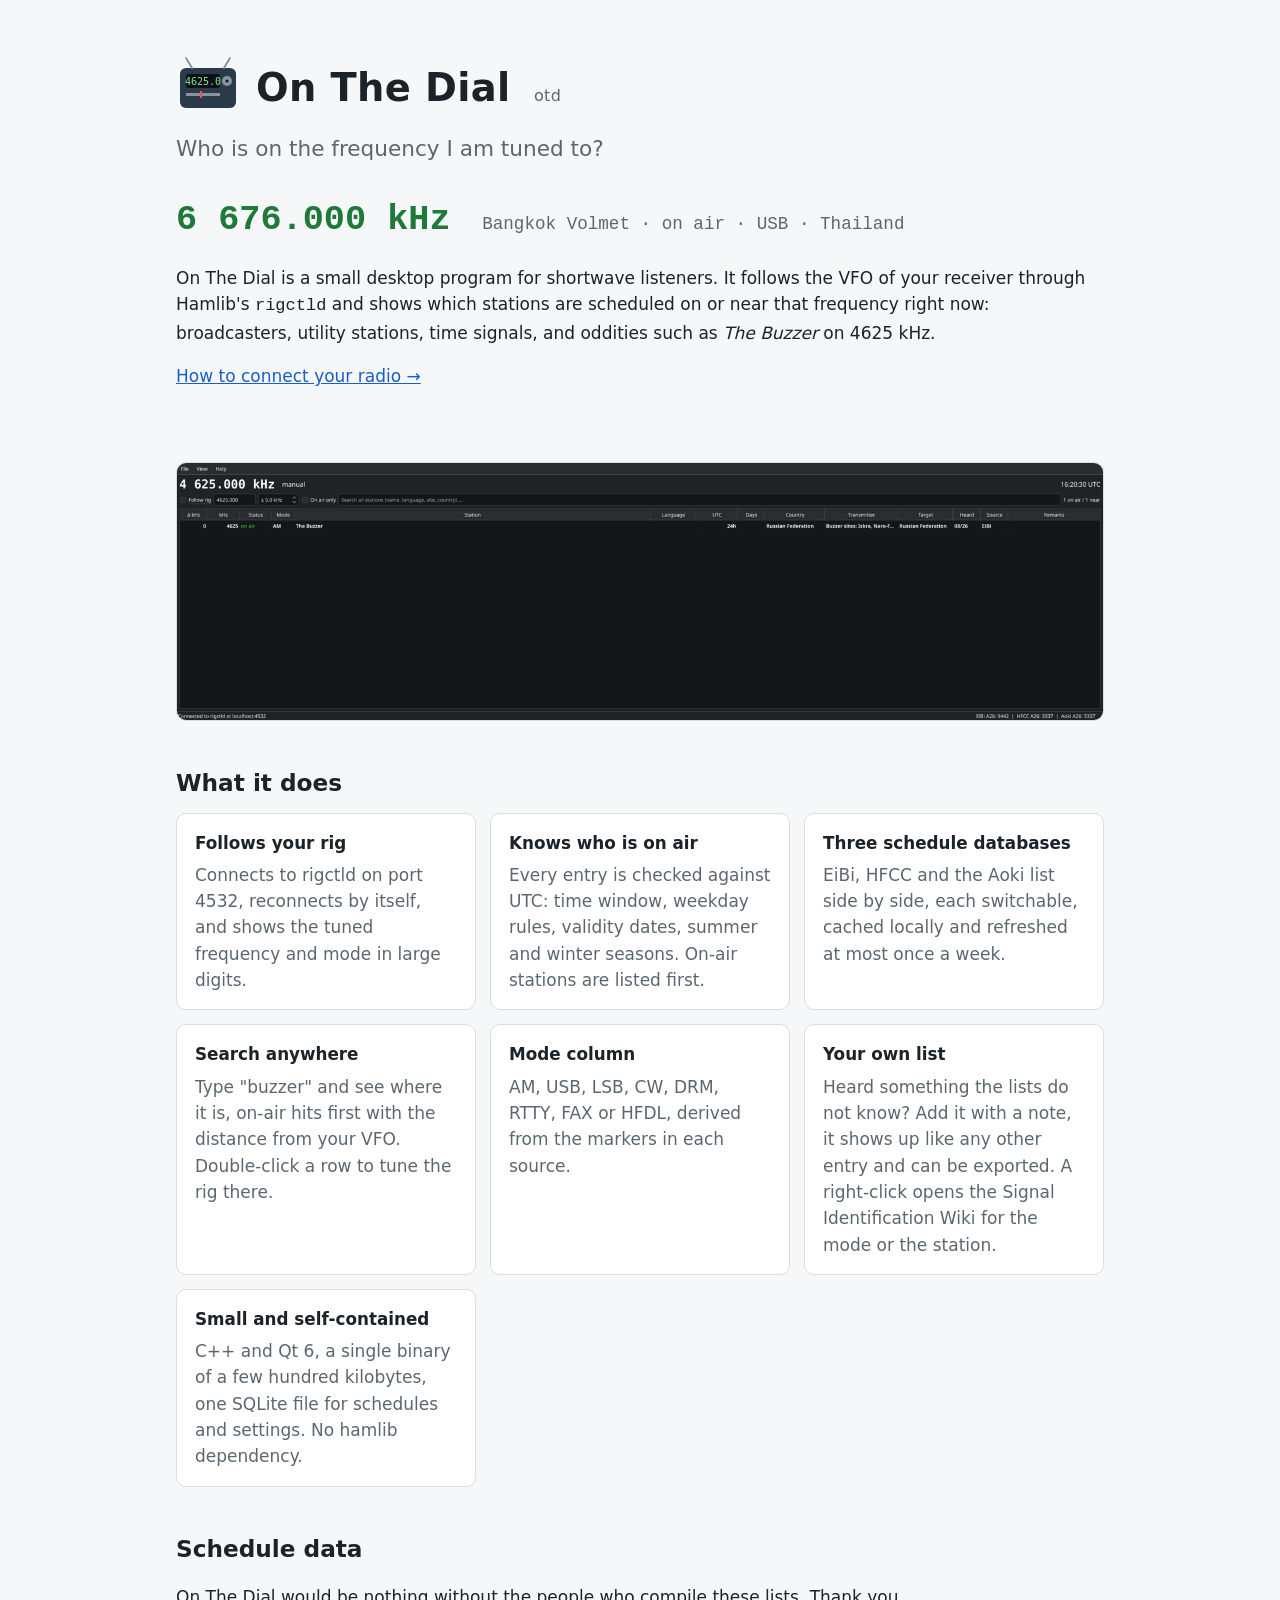
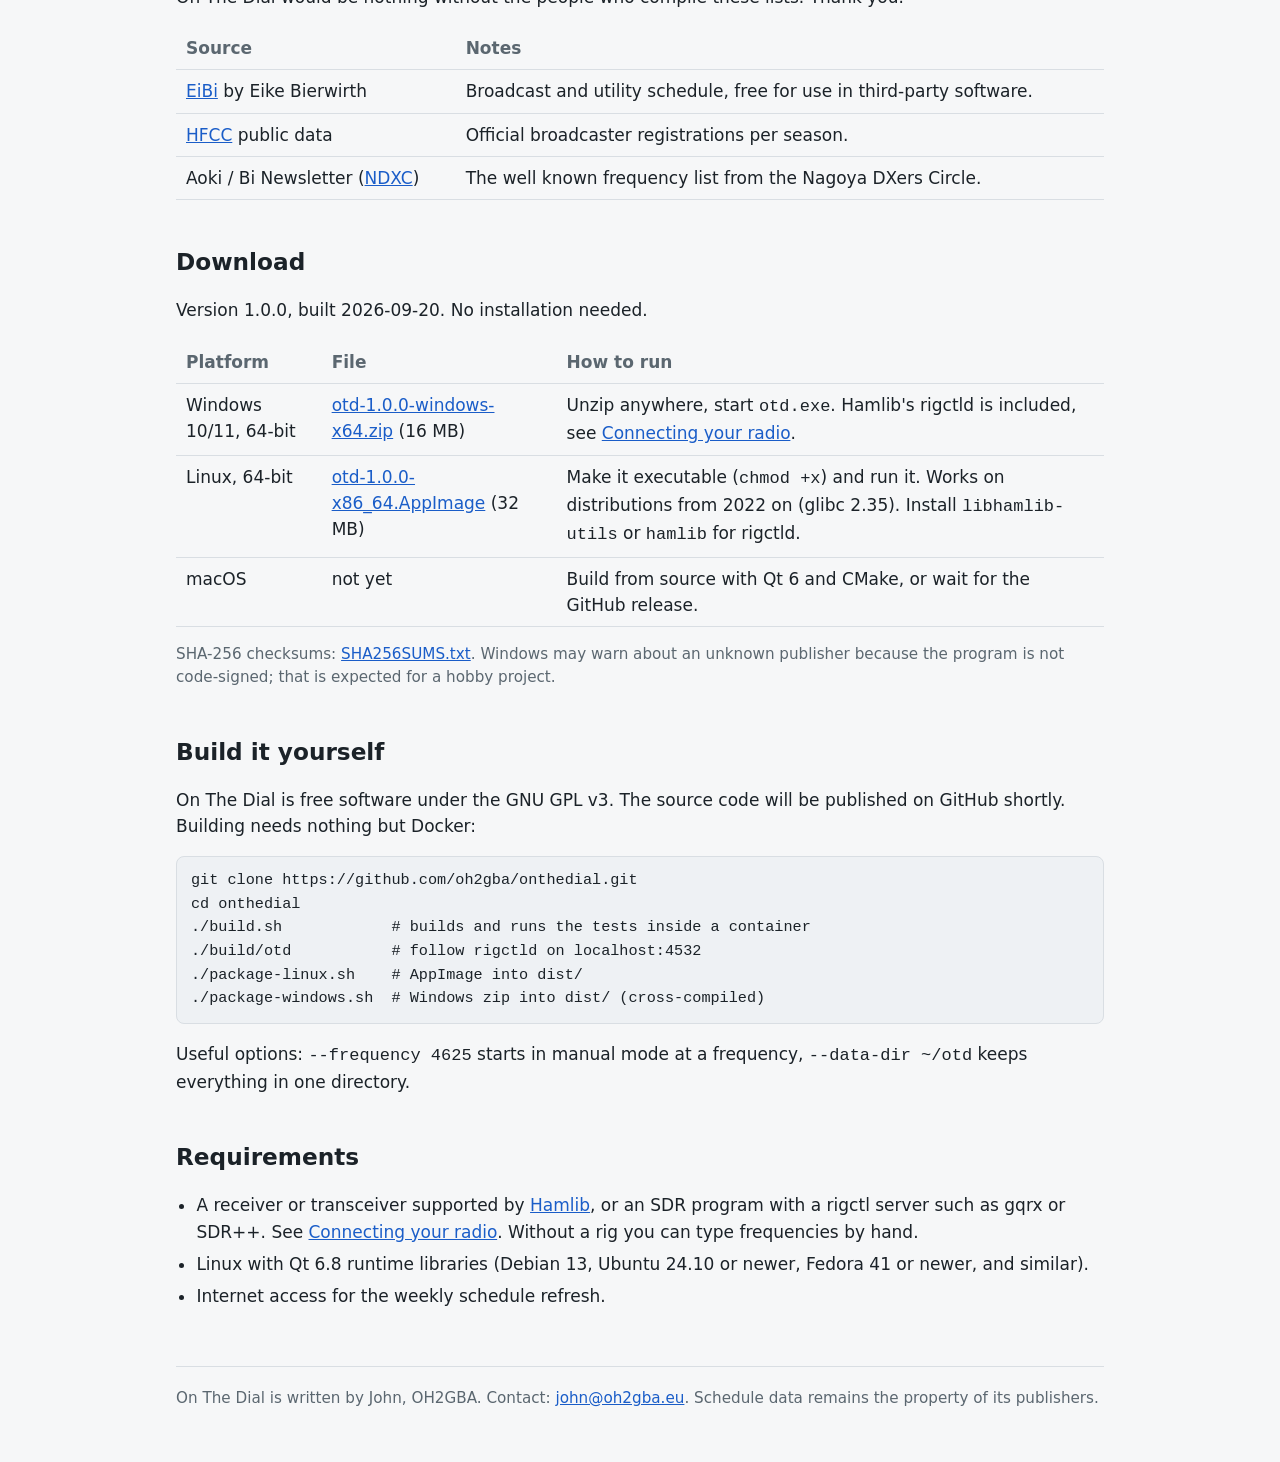
==== site/index.html @ 3b8487f1 "On The Dial 1.0.0 Shortwave station identifier that follows the rig through Hamlib rigctld and shows" ====
<!DOCTYPE html>
<html lang="en">
<head>
<meta charset="utf-8">
<meta name="viewport" content="width=device-width, initial-scale=1">
<title>On The Dial</title>
<meta name="description" content="On The Dial (otd) shows which shortwave stations are scheduled on the frequency your receiver is tuned to. Follows your rig through Hamlib rigctld. Linux, Qt, open source.">
<link rel="icon" href="favicon.svg" type="image/svg+xml">
<link rel="stylesheet" href="style.css">
</head>
<body>
<main>
  <header>
    <div class="brand">
      <img src="favicon.svg" alt="">
      <h1>On The Dial <small>otd</small></h1>
    </div>
    <p class="tagline">Who is on the frequency I am tuned to?</p>
    <p class="freq">6 676.000 kHz <span>Bangkok Volmet · on air · USB · Thailand</span></p>
    <p>On The Dial is a small desktop program for shortwave listeners. It follows the VFO of your
       receiver through Hamlib's <code>rigctld</code> and shows which stations are scheduled on or near
       that frequency right now: broadcasters, utility stations, time signals, and oddities such as
       <em>The Buzzer</em> on 4625&nbsp;kHz.</p>
    <p><a href="rig.html">How to connect your radio →</a></p>
  </header>

  <a class="shot" href="screenshot-full.png" id="shot" title="Click to enlarge"><img src="screenshot.png" alt="On The Dial following a receiver tuned to 6671.88 kHz, listing the Volmet stations on air"></a>
  <div class="lightbox" id="lightbox" hidden><img src="screenshot-full.png" alt=""></div>

  <h2>What it does</h2>
  <div class="grid">
    <div class="card"><h3>Follows your rig</h3><p>Connects to rigctld on port 4532, reconnects by itself, and shows the tuned frequency and mode in large digits.</p></div>
    <div class="card"><h3>Knows who is on air</h3><p>Every entry is checked against UTC: time window, weekday rules, validity dates, summer and winter seasons. On-air stations are listed first.</p></div>
    <div class="card"><h3>Three schedule databases</h3><p>EiBi, HFCC and the Aoki list side by side, each switchable, cached locally and refreshed at most once a week.</p></div>
    <div class="card"><h3>Search anywhere</h3><p>Type "buzzer" and see where it is, on-air hits first with the distance from your VFO. Double-click a row to tune the rig there.</p></div>
    <div class="card"><h3>Mode column</h3><p>AM, USB, LSB, CW, DRM, RTTY, FAX or HFDL, derived from the markers in each source.</p></div>
    <div class="card"><h3>Your own list</h3><p>Heard something the lists do not know? Add it with a note, it shows up like any other entry and can be exported. A right-click opens the Signal Identification Wiki for the mode or the station.</p></div>
    <div class="card"><h3>Small and self-contained</h3><p>C++ and Qt 6, a single binary of a few hundred kilobytes, one SQLite file for schedules and settings. No hamlib dependency.</p></div>
  </div>

  <h2>Schedule data</h2>
  <p>On The Dial would be nothing without the people who compile these lists. Thank you.</p>
  <table>
    <tr><th>Source</th><th>Notes</th></tr>
    <tr><td><a href="http://www.eibispace.de/">EiBi</a> by Eike Bierwirth</td><td>Broadcast and utility schedule, free for use in third-party software.</td></tr>
    <tr><td><a href="http://www.hfcc.org/data/">HFCC</a> public data</td><td>Official broadcaster registrations per season.</td></tr>
    <tr><td>Aoki / Bi Newsletter (<a href="http://www1.s2.starcat.ne.jp/ndxc/">NDXC</a>)</td><td>The well known frequency list from the Nagoya DXers Circle.</td></tr>
  </table>

  <h2>Download</h2>
  <p>Version 1.0.0, built 2026-09-20. No installation needed.</p>
  <table>
    <tr><th>Platform</th><th>File</th><th>How to run</th></tr>
    <tr><td>Windows 10/11, 64-bit</td>
        <td><a href="downloads/otd-1.0.0-windows-x64.zip">otd-1.0.0-windows-x64.zip</a> (16 MB)</td>
        <td>Unzip anywhere, start <code>otd.exe</code>. Hamlib's rigctld is included, see <a href="rig.html">Connecting your radio</a>.</td></tr>
    <tr><td>Linux, 64-bit</td>
        <td><a href="downloads/otd-1.0.0-x86_64.AppImage">otd-1.0.0-x86_64.AppImage</a> (32 MB)</td>
        <td>Make it executable (<code>chmod +x</code>) and run it. Works on distributions from 2022 on (glibc 2.35). Install <code>libhamlib-utils</code> or <code>hamlib</code> for rigctld.</td></tr>
    <tr><td>macOS</td><td>not yet</td><td>Build from source with Qt 6 and CMake, or wait for the GitHub release.</td></tr>
  </table>
  <p class="note">SHA-256 checksums: <a href="downloads/SHA256SUMS.txt">SHA256SUMS.txt</a>. Windows may warn about an unknown
     publisher because the program is not code-signed; that is expected for a hobby project.</p>

  <h2>Build it yourself</h2>
  <p>On The Dial is free software under the GNU GPL v3. The source code will be published on GitHub shortly.
     Building needs nothing but Docker:</p>
<pre><code>git clone https://github.com/oh2gba/onthedial.git
cd onthedial
./build.sh            # builds and runs the tests inside a container
./build/otd           # follow rigctld on localhost:4532
./package-linux.sh    # AppImage into dist/
./package-windows.sh  # Windows zip into dist/ (cross-compiled)</code></pre>
  <p>Useful options: <code>--frequency 4625</code> starts in manual mode at a frequency,
     <code>--data-dir ~/otd</code> keeps everything in one directory.</p>

  <h2>Requirements</h2>
  <ul>
    <li>A receiver or transceiver supported by <a href="https://hamlib.github.io/">Hamlib</a>, or an SDR program
        with a rigctl server such as gqrx or SDR++. See <a href="rig.html">Connecting your radio</a>.
        Without a rig you can type frequencies by hand.</li>
    <li>Linux with Qt 6.8 runtime libraries (Debian 13, Ubuntu 24.10 or newer, Fedora 41 or newer, and similar).</li>
    <li>Internet access for the weekly schedule refresh.</li>
  </ul>

  <footer>
    On The Dial is written by John, OH2GBA. Contact: <a href="mailto:john@oh2gba.eu">john@oh2gba.eu</a>.
    Schedule data remains the property of its publishers.
  </footer>
</main>
<script>
  // Click the screenshot to view it at full size; click or press Escape to close.
  (function () {
    var shot = document.getElementById('shot'), box = document.getElementById('lightbox');
    shot.addEventListener('click', function (e) { e.preventDefault(); box.hidden = false; box.scrollLeft = 0; });
    box.addEventListener('click', function () { box.hidden = true; });
    document.addEventListener('keydown', function (e) { if (e.key === 'Escape') box.hidden = true; });
  })();
</script>
</body>
</html>
---- site/style.css ----
:root {
    --bg: #14181d; --panel: #1d2329; --line: #2c343c; --text: #e6e9ec; --muted: #9aa4ad;
    --accent: #7ee787; --accent2: #f0b429; --link: #8ab4f8; --code: #0d1117;
  }
  @media (prefers-color-scheme: light) {
    :root { --bg: #f6f7f8; --panel: #ffffff; --line: #d9dee3; --text: #1b2228; --muted: #5b6770;
            --accent: #1f7a3a; --accent2: #a86c00; --link: #1a5dc8; --code: #eef1f4; }
  }
  * { box-sizing: border-box; }
  body { margin: 0; background: var(--bg); color: var(--text);
         font: 17px/1.55 system-ui, -apple-system, "Segoe UI", Roboto, sans-serif; }
  a { color: var(--link); }
  main { max-width: 960px; margin: 0 auto; padding: 0 16px 64px; }
  header { padding: 56px 0 24px; }
  .brand { display: flex; align-items: center; gap: 16px; }
  .brand img { width: 64px; height: 64px; }
  h1 { font-size: 2.4rem; margin: 0; letter-spacing: .01em; }
  h1 small { font-size: 1rem; color: var(--muted); font-weight: normal; margin-left: .6em; }
  .tagline { font-size: 1.35rem; color: var(--muted); margin: 12px 0 0; }
  .freq { font-family: ui-monospace, "JetBrains Mono", Menlo, Consolas, monospace;
          font-size: 2.2rem; font-weight: 700; color: var(--accent); margin: 28px 0 4px; }
  .freq span { color: var(--muted); font-size: 1.1rem; font-weight: normal; margin-left: .6em; }
  .shot { display: block; margin: 32px 0; border: 1px solid var(--line); border-radius: 10px; overflow: hidden;
          background: var(--panel); cursor: zoom-in; }
  .shot img { display: block; width: 100%; height: auto; }
  .lightbox { position: fixed; inset: 0; z-index: 10; background: rgba(0,0,0,.92); overflow: auto;
              cursor: zoom-out; padding: 24px; }
  .lightbox img { display: block; max-width: none; width: auto; height: auto; min-width: 100%; margin: auto; }
  @media (min-width: 2700px) { .lightbox img { min-width: 0; margin: auto; } }
  h2 { font-size: 1.45rem; margin: 44px 0 12px; }
  ul { padding-left: 1.2em; }
  li { margin: 6px 0; }
  .grid { display: grid; grid-template-columns: repeat(auto-fit, minmax(260px, 1fr)); gap: 14px; }
  .card { background: var(--panel); border: 1px solid var(--line); border-radius: 10px; padding: 16px 18px; }
  .card h3 { margin: 0 0 6px; font-size: 1.05rem; }
  .card p { margin: 0; color: var(--muted); }
  pre { background: var(--code); border: 1px solid var(--line); border-radius: 8px; padding: 12px 14px;
        overflow-x: auto; font-size: .95rem; }
  code { font-family: ui-monospace, "JetBrains Mono", Menlo, Consolas, monospace; }
  table { border-collapse: collapse; width: 100%; }
  th, td { text-align: left; padding: 8px 10px; border-bottom: 1px solid var(--line); vertical-align: top; }
  th { color: var(--muted); font-weight: 600; }
  .note { color: var(--muted); font-size: .95rem; }
  footer { margin-top: 56px; padding-top: 20px; border-top: 1px solid var(--line); color: var(--muted); font-size: .95rem; }
  nav { padding-top: 28px; }
  nav a { text-decoration: none; }
  nav + header { padding-top: 16px; }
  pre.diagram { line-height: 1.25; font-size: .85rem; }
  h3 { font-size: 1.15rem; margin: 26px 0 6px; }
  ol li { margin: 8px 0; }
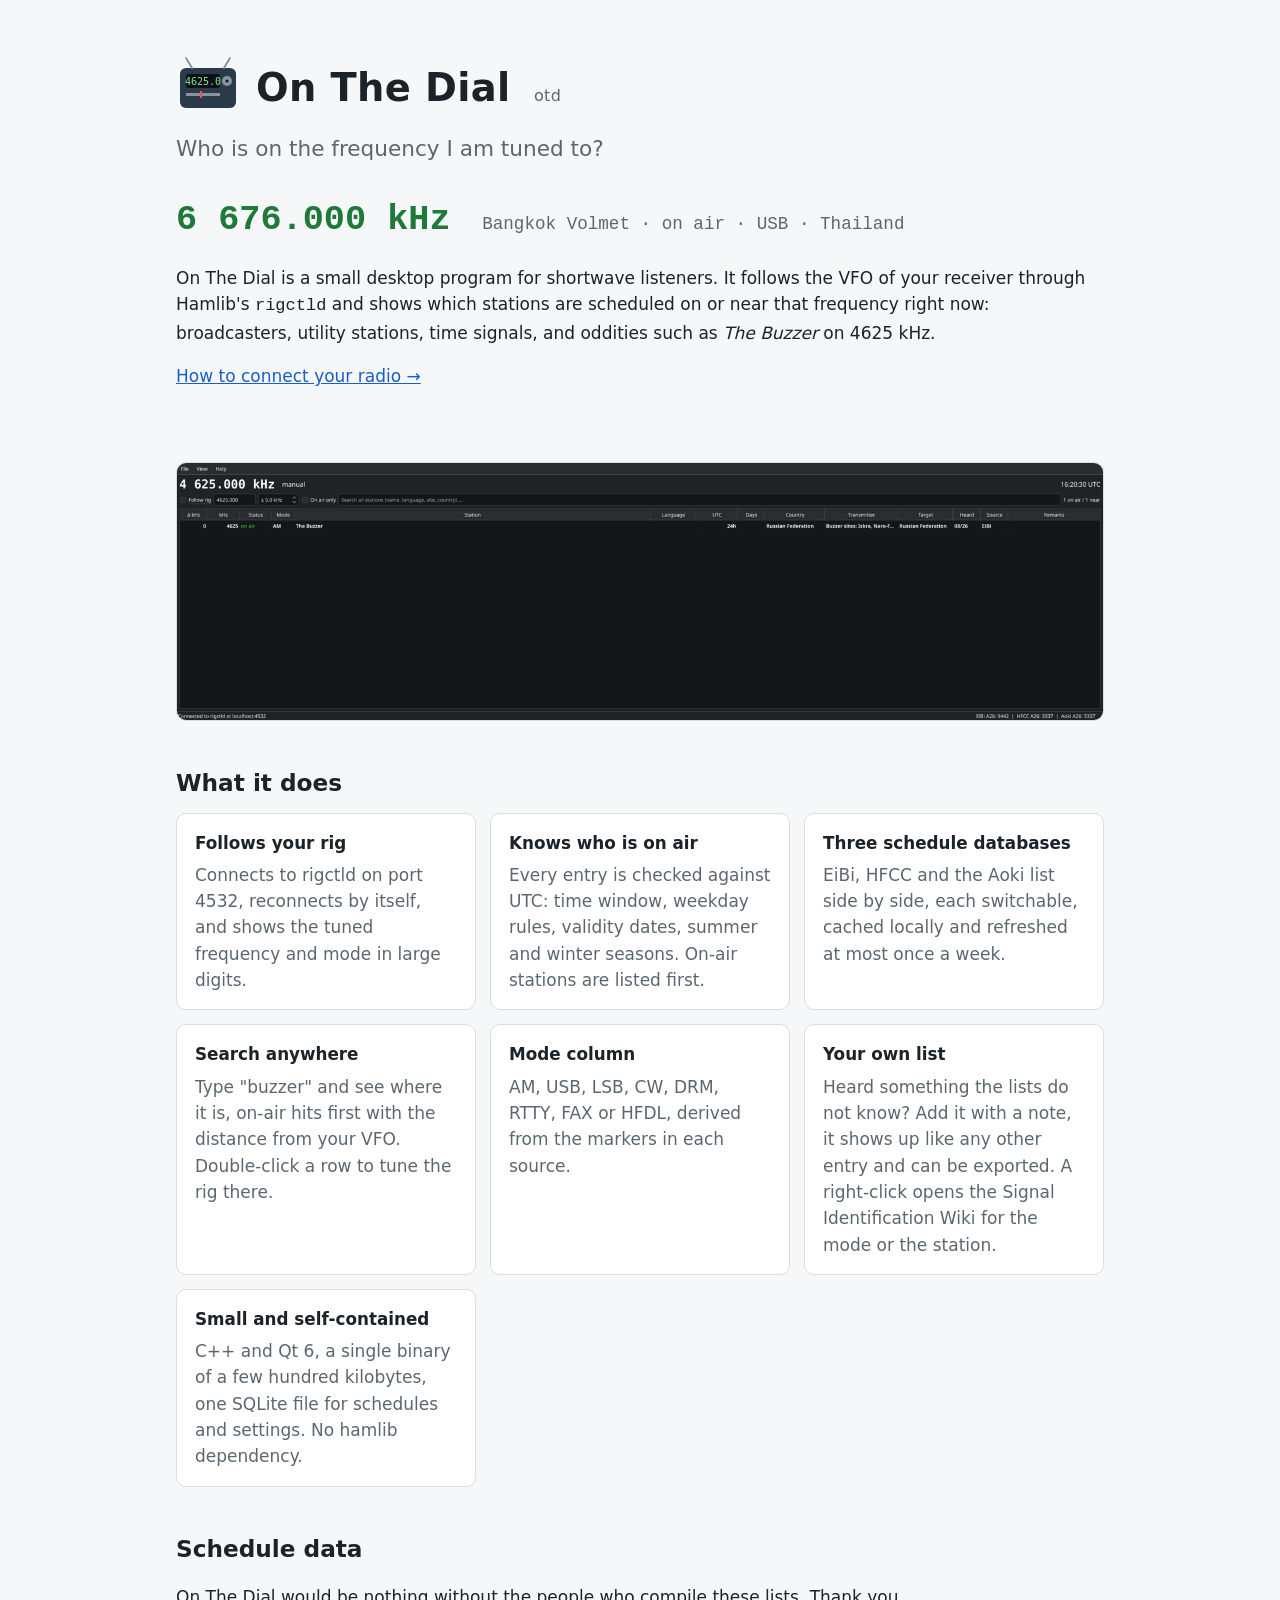
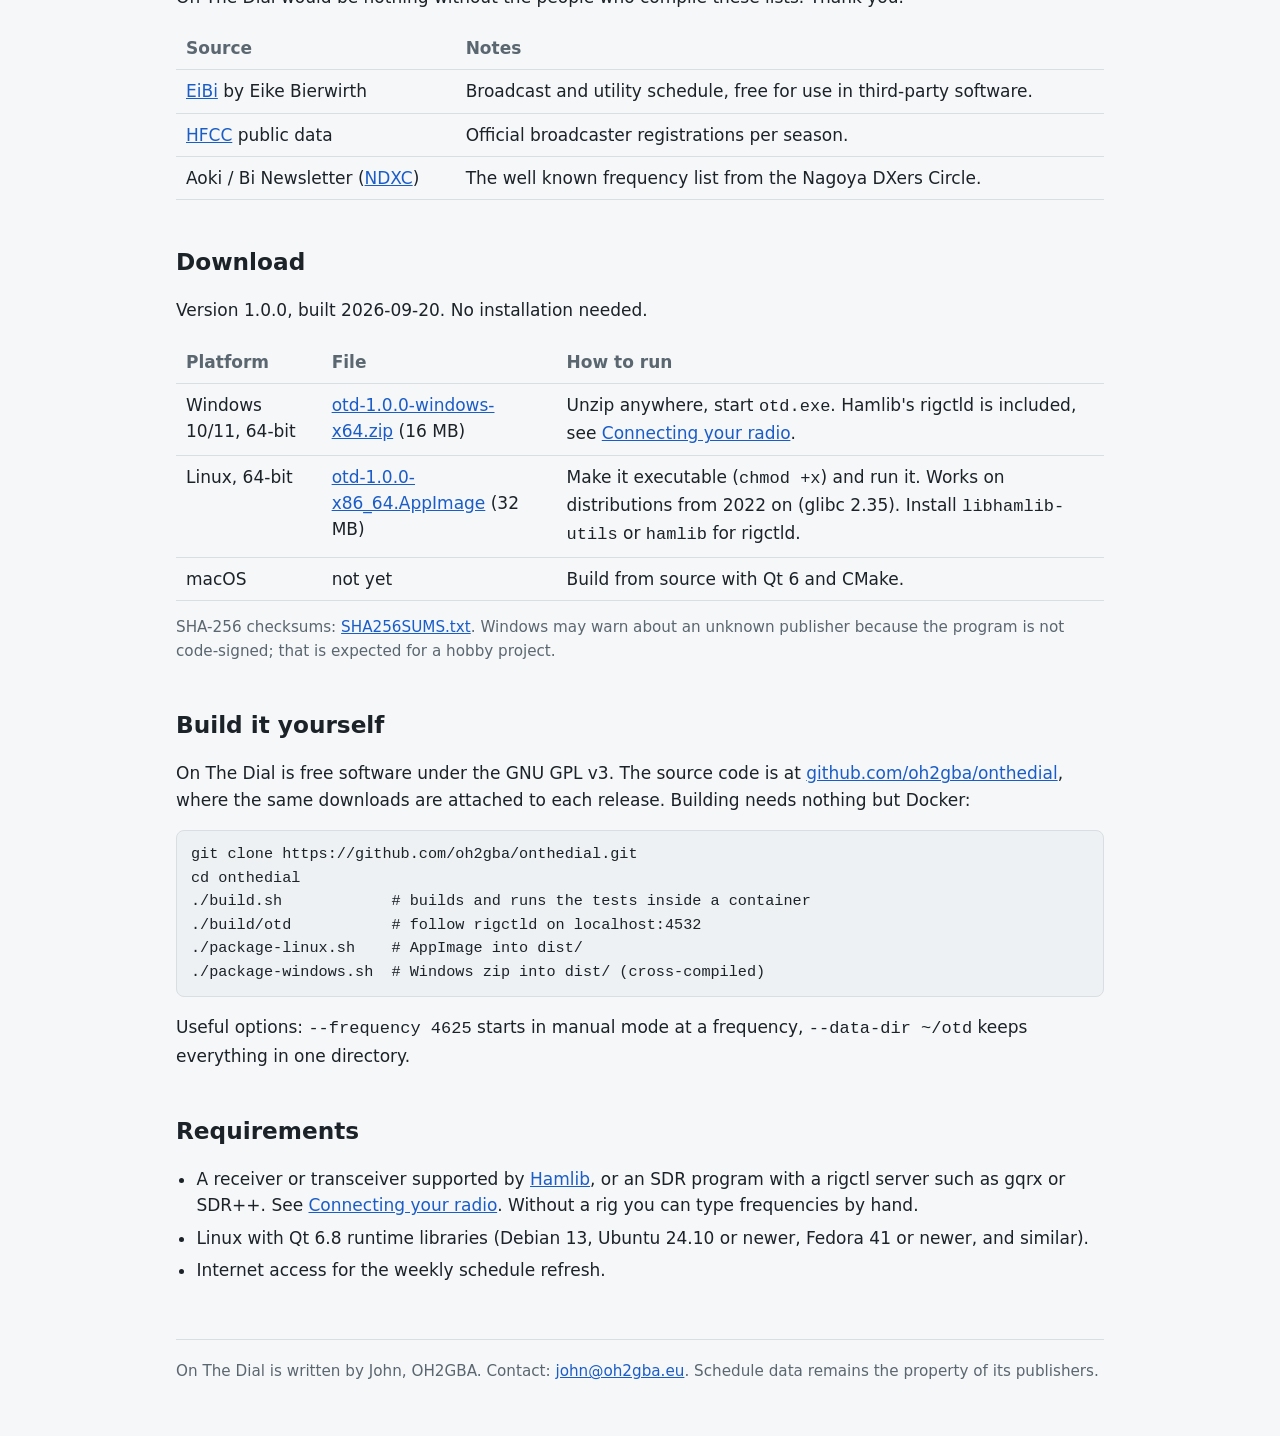
==== commit 081c3023: "Link the GitHub repository from the page and README" ====
--- a/site/index.html
+++ b/site/index.html
@@ -57,14 +57,15 @@
     <tr><td>Linux, 64-bit</td>
         <td><a href="downloads/otd-1.0.0-x86_64.AppImage">otd-1.0.0-x86_64.AppImage</a> (32 MB)</td>
         <td>Make it executable (<code>chmod +x</code>) and run it. Works on distributions from 2022 on (glibc 2.35). Install <code>libhamlib-utils</code> or <code>hamlib</code> for rigctld.</td></tr>
-    <tr><td>macOS</td><td>not yet</td><td>Build from source with Qt 6 and CMake, or wait for the GitHub release.</td></tr>
+    <tr><td>macOS</td><td>not yet</td><td>Build from source with Qt 6 and CMake.</td></tr>
   </table>
   <p class="note">SHA-256 checksums: <a href="downloads/SHA256SUMS.txt">SHA256SUMS.txt</a>. Windows may warn about an unknown
      publisher because the program is not code-signed; that is expected for a hobby project.</p>
 
   <h2>Build it yourself</h2>
-  <p>On The Dial is free software under the GNU GPL v3. The source code will be published on GitHub shortly.
-     Building needs nothing but Docker:</p>
+  <p>On The Dial is free software under the GNU GPL v3. The source code is at
+     <a href="https://github.com/oh2gba/onthedial">github.com/oh2gba/onthedial</a>, where the same downloads are
+     attached to each release. Building needs nothing but Docker:</p>
 <pre><code>git clone https://github.com/oh2gba/onthedial.git
 cd onthedial
 ./build.sh            # builds and runs the tests inside a container
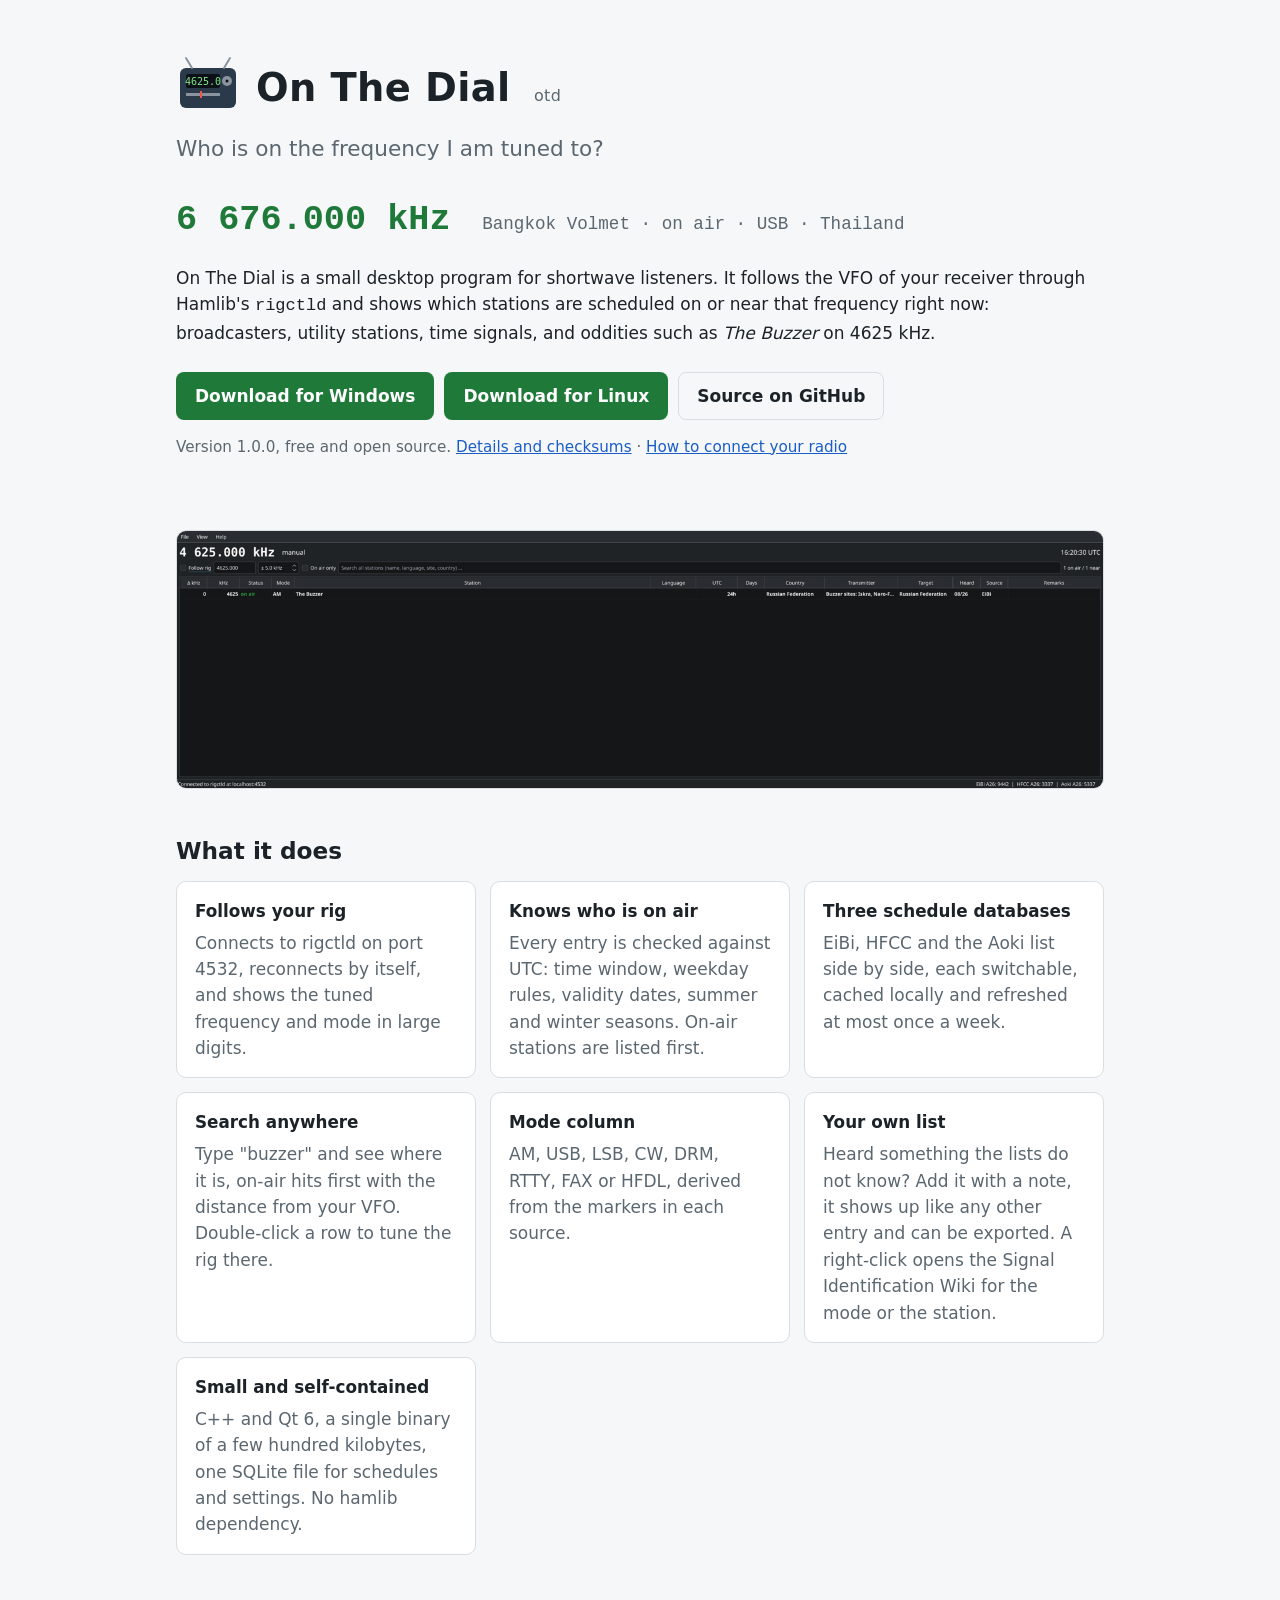
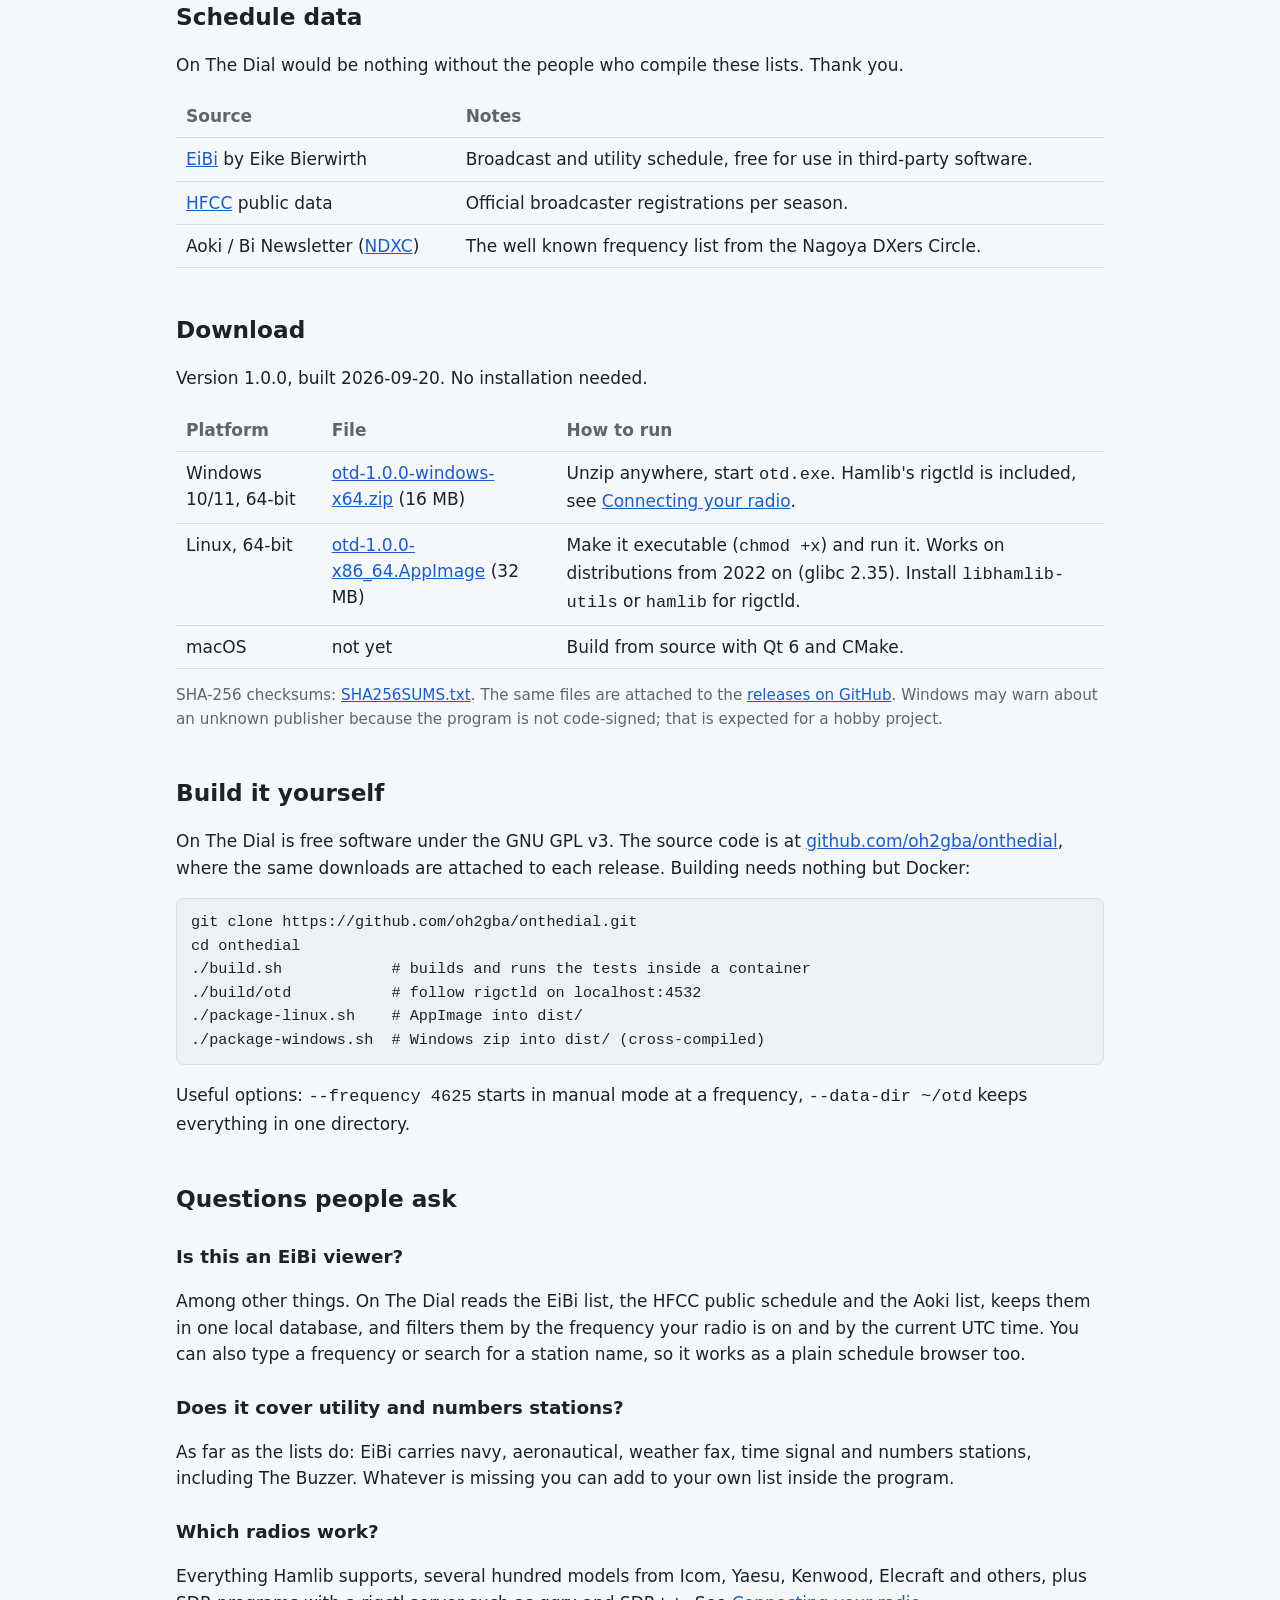
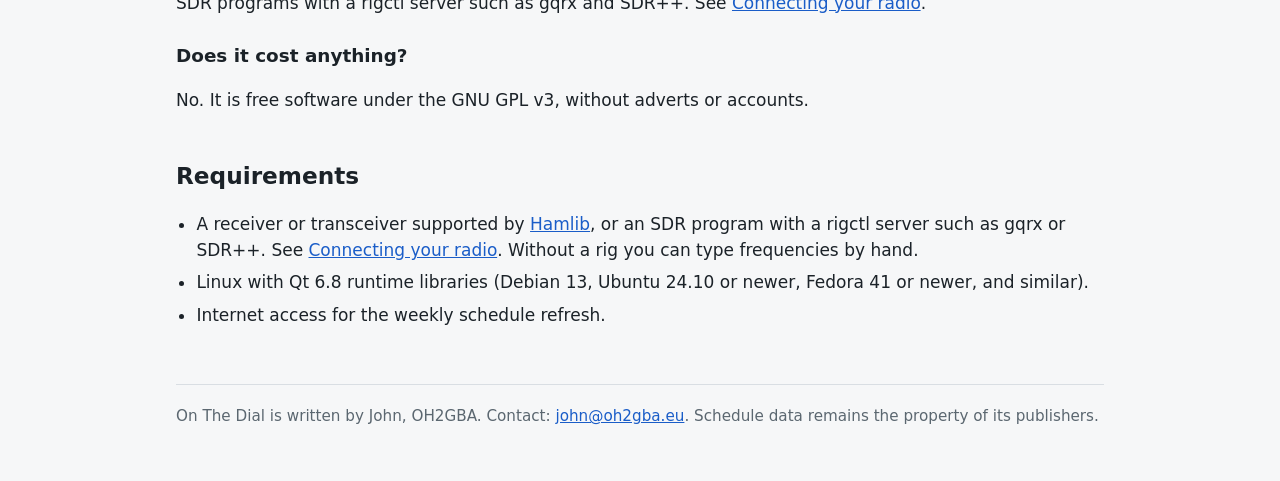
==== commit 6c523ba1: "Web page: metadata, structured data, sitemap and download buttons" ====
--- a/site/index.html
+++ b/site/index.html
@@ -3,10 +3,45 @@
 <head>
 <meta charset="utf-8">
 <meta name="viewport" content="width=device-width, initial-scale=1">
-<title>On The Dial</title>
-<meta name="description" content="On The Dial (otd) shows which shortwave stations are scheduled on the frequency your receiver is tuned to. Follows your rig through Hamlib rigctld. Linux, Qt, open source.">
+<title>On The Dial – shortwave station identifier for your radio (Windows, Linux)</title>
+<meta name="description" content="On The Dial (otd) shows which shortwave station is on the frequency your receiver is tuned to, live from the EiBi, HFCC and Aoki schedules. Follows the rig through Hamlib rigctld. Free download for Windows and Linux.">
+<meta name="keywords" content="shortwave, SWL, station identifier, shortwave schedule, EiBi, HFCC, Aoki, rigctld, Hamlib, utility stations, numbers stations, radio listening, DX">
+<meta name="robots" content="index, follow">
+<link rel="canonical" href="https://onthedial.oh2gba.eu/">
+<meta property="og:type" content="website">
+<meta property="og:site_name" content="On The Dial">
+<meta property="og:title" content="On The Dial – who is on the frequency I am tuned to?">
+<meta property="og:description" content="Shortwave station identifier that follows your receiver via Hamlib rigctld and shows the EiBi, HFCC and Aoki schedules. Free for Windows and Linux.">
+<meta property="og:url" content="https://onthedial.oh2gba.eu/">
+<meta property="og:image" content="https://onthedial.oh2gba.eu/screenshot.png">
+<meta property="og:image:alt" content="On The Dial listing the stations on air near the tuned frequency">
+<meta name="twitter:card" content="summary_large_image">
+<meta name="twitter:title" content="On The Dial – shortwave station identifier">
+<meta name="twitter:description" content="Which shortwave station is on the frequency your radio is tuned to? Follows the rig via rigctld. Free for Windows and Linux.">
+<meta name="twitter:image" content="https://onthedial.oh2gba.eu/screenshot.png">
 <link rel="icon" href="favicon.svg" type="image/svg+xml">
 <link rel="stylesheet" href="style.css">
+<script type="application/ld+json">
+{
+  "@context": "https://schema.org",
+  "@type": "SoftwareApplication",
+  "name": "On The Dial",
+  "alternateName": "otd",
+  "applicationCategory": "UtilitiesApplication",
+  "applicationSubCategory": "Amateur radio, shortwave listening",
+  "operatingSystem": "Windows 10, Windows 11, Linux",
+  "softwareVersion": "1.0.0",
+  "url": "https://onthedial.oh2gba.eu/",
+  "downloadUrl": "https://onthedial.oh2gba.eu/#download",
+  "screenshot": "https://onthedial.oh2gba.eu/screenshot.png",
+  "license": "https://www.gnu.org/licenses/gpl-3.0.html",
+  "isAccessibleForFree": true,
+  "offers": {"@type": "Offer", "price": "0", "priceCurrency": "EUR"},
+  "codeRepository": "https://github.com/oh2gba/onthedial",
+  "author": {"@type": "Person", "name": "John, OH2GBA"},
+  "description": "Shows which shortwave stations are scheduled on the frequency your receiver is tuned to, following the rig through Hamlib rigctld, using the EiBi, HFCC and Aoki schedule databases."
+}
+</script>
 </head>
 <body>
 <main>
@@ -21,7 +56,13 @@
        receiver through Hamlib's <code>rigctld</code> and shows which stations are scheduled on or near
        that frequency right now: broadcasters, utility stations, time signals, and oddities such as
        <em>The Buzzer</em> on 4625&nbsp;kHz.</p>
-    <p><a href="rig.html">How to connect your radio →</a></p>
+    <p class="cta">
+      <a class="button" href="downloads/otd-1.0.0-windows-x64.zip">Download for Windows</a>
+      <a class="button" href="downloads/otd-1.0.0-x86_64.AppImage">Download for Linux</a>
+      <a class="button secondary" href="https://github.com/oh2gba/onthedial">Source on GitHub</a>
+    </p>
+    <p class="note">Version 1.0.0, free and open source. <a href="#download">Details and checksums</a> ·
+       <a href="rig.html">How to connect your radio</a></p>
   </header>
 
   <a class="shot" href="screenshot-full.png" id="shot" title="Click to enlarge"><img src="screenshot.png" alt="On The Dial following a receiver tuned to 6671.88 kHz, listing the Volmet stations on air"></a>
@@ -47,7 +88,7 @@
     <tr><td>Aoki / Bi Newsletter (<a href="http://www1.s2.starcat.ne.jp/ndxc/">NDXC</a>)</td><td>The well known frequency list from the Nagoya DXers Circle.</td></tr>
   </table>
 
-  <h2>Download</h2>
+  <h2 id="download">Download</h2>
   <p>Version 1.0.0, built 2026-09-20. No installation needed.</p>
   <table>
     <tr><th>Platform</th><th>File</th><th>How to run</th></tr>
@@ -59,7 +100,8 @@
         <td>Make it executable (<code>chmod +x</code>) and run it. Works on distributions from 2022 on (glibc 2.35). Install <code>libhamlib-utils</code> or <code>hamlib</code> for rigctld.</td></tr>
     <tr><td>macOS</td><td>not yet</td><td>Build from source with Qt 6 and CMake.</td></tr>
   </table>
-  <p class="note">SHA-256 checksums: <a href="downloads/SHA256SUMS.txt">SHA256SUMS.txt</a>. Windows may warn about an unknown
+  <p class="note">SHA-256 checksums: <a href="downloads/SHA256SUMS.txt">SHA256SUMS.txt</a>. The same files are attached to the
+     <a href="https://github.com/oh2gba/onthedial/releases">releases on GitHub</a>. Windows may warn about an unknown
      publisher because the program is not code-signed; that is expected for a hobby project.</p>
 
   <h2>Build it yourself</h2>
@@ -74,6 +116,20 @@
 ./package-windows.sh  # Windows zip into dist/ (cross-compiled)</code></pre>
   <p>Useful options: <code>--frequency 4625</code> starts in manual mode at a frequency,
      <code>--data-dir ~/otd</code> keeps everything in one directory.</p>
+
+  <h2>Questions people ask</h2>
+  <h3>Is this an EiBi viewer?</h3>
+  <p>Among other things. On The Dial reads the EiBi list, the HFCC public schedule and the Aoki list, keeps them in one
+     local database, and filters them by the frequency your radio is on and by the current UTC time. You can also type a
+     frequency or search for a station name, so it works as a plain schedule browser too.</p>
+  <h3>Does it cover utility and numbers stations?</h3>
+  <p>As far as the lists do: EiBi carries navy, aeronautical, weather fax, time signal and numbers stations, including
+     The Buzzer. Whatever is missing you can add to your own list inside the program.</p>
+  <h3>Which radios work?</h3>
+  <p>Everything Hamlib supports, several hundred models from Icom, Yaesu, Kenwood, Elecraft and others, plus SDR programs
+     with a rigctl server such as gqrx and SDR++. See <a href="rig.html">Connecting your radio</a>.</p>
+  <h3>Does it cost anything?</h3>
+  <p>No. It is free software under the GNU GPL v3, without adverts or accounts.</p>
 
   <h2>Requirements</h2>
   <ul>
--- a/site/style.css
+++ b/site/style.css
@@ -49,3 +49,10 @@
   h3 { font-size: 1.15rem; margin: 26px 0 6px; }
   ol li { margin: 8px 0; }
 
+
+  .cta { display: flex; flex-wrap: wrap; gap: 10px; margin: 26px 0 8px; }
+  .button { display: inline-block; padding: 10px 18px; border-radius: 8px; font-weight: 600; text-decoration: none;
+            background: var(--accent); color: #0d1117; border: 1px solid transparent; }
+  .button:hover { filter: brightness(1.08); }
+  .button.secondary { background: transparent; color: var(--text); border-color: var(--line); }
+  @media (prefers-color-scheme: light) { .button { color: #fff; } }
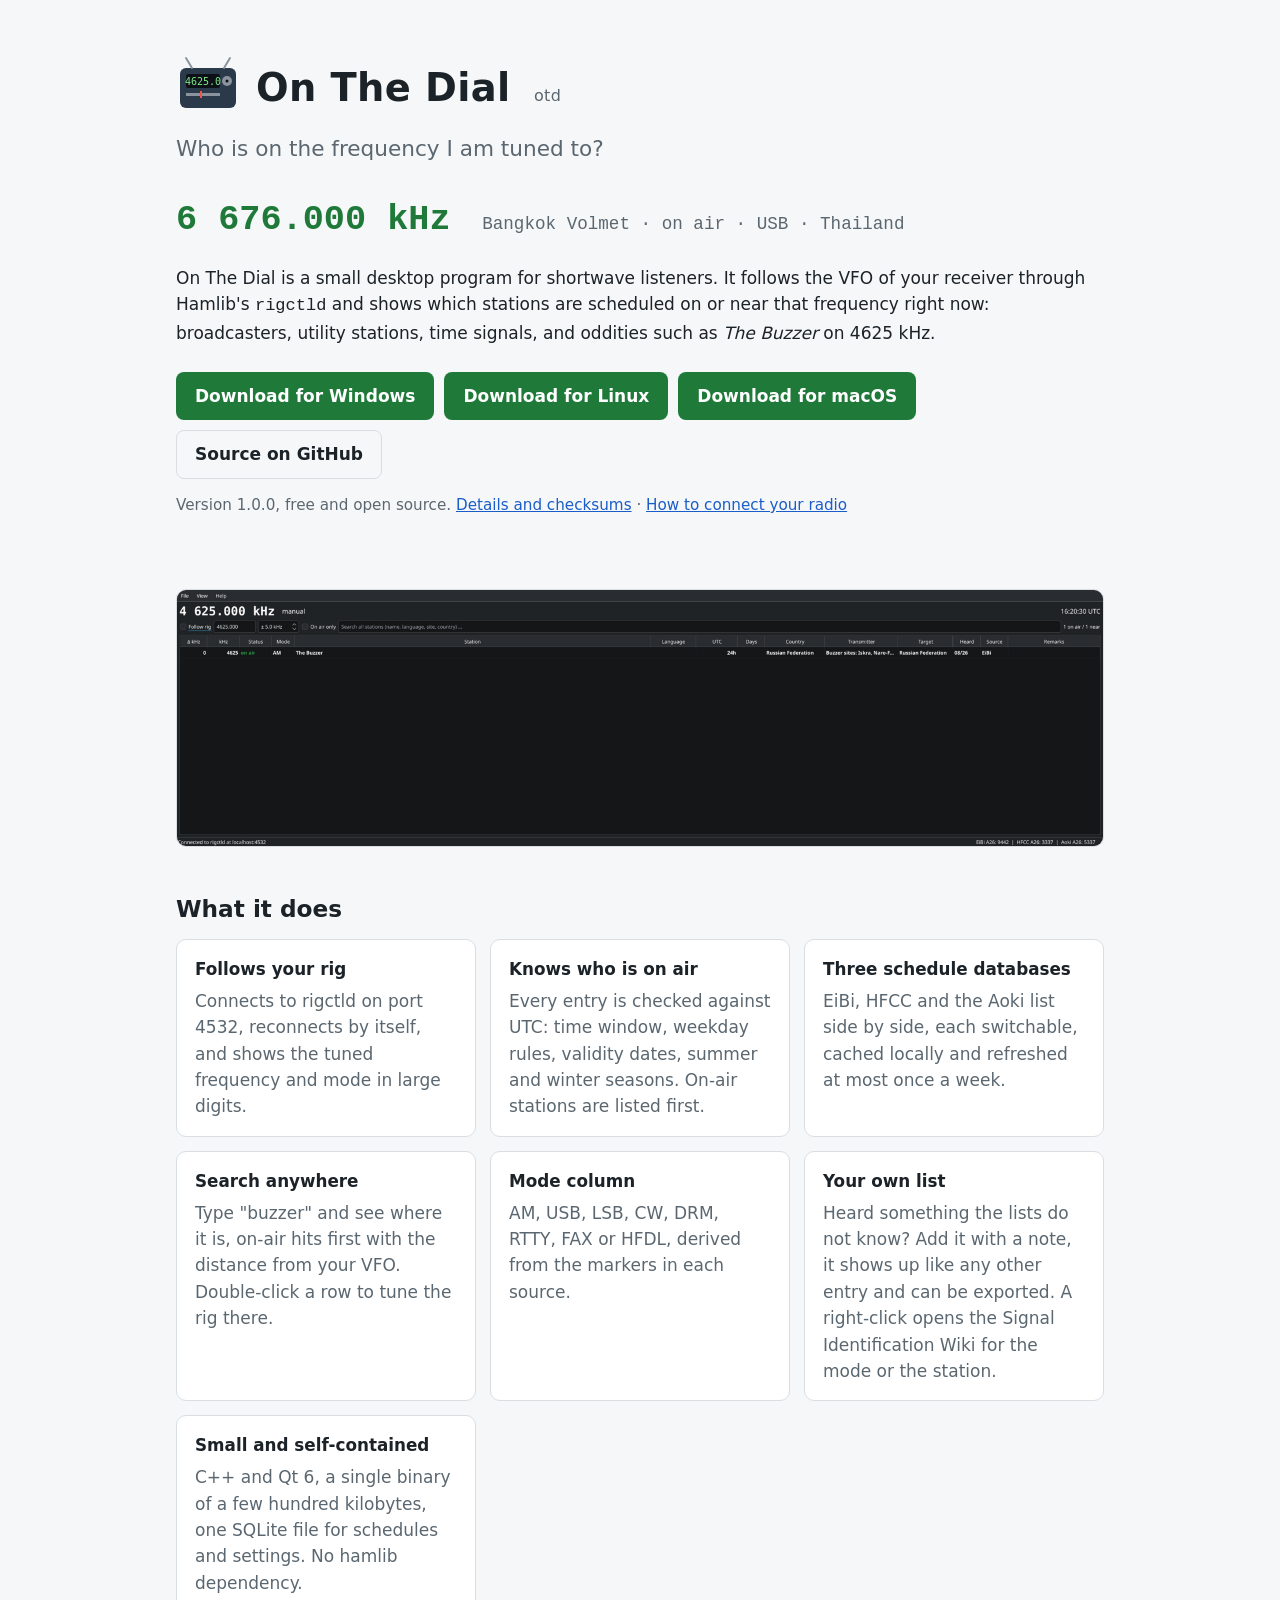
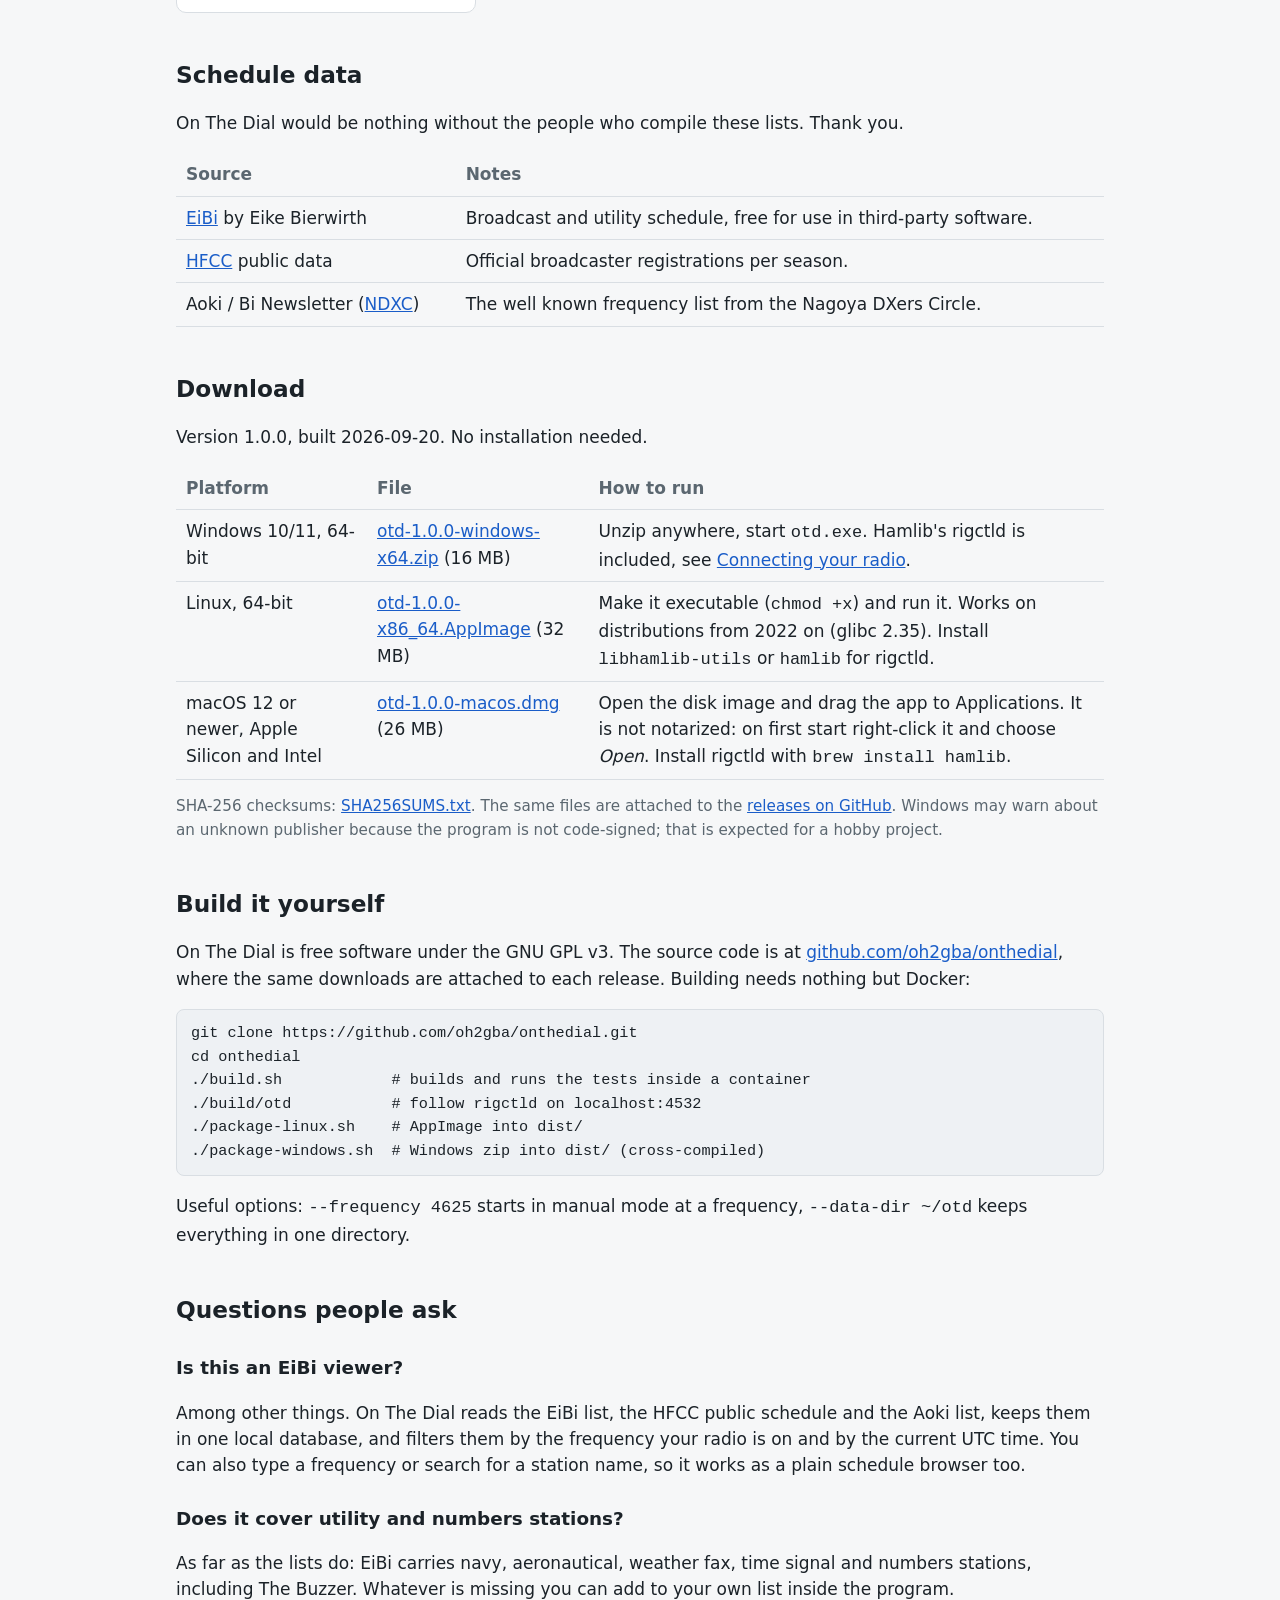
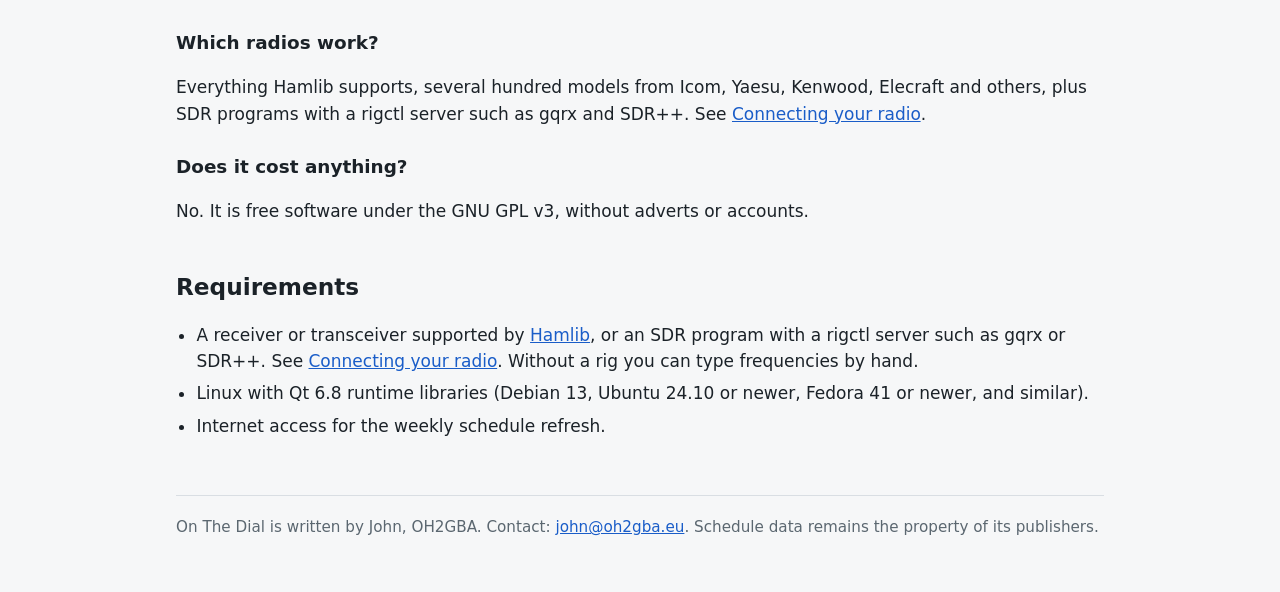
==== commit 51fd4149: "macOS download on the page and in the README" ====
--- a/site/index.html
+++ b/site/index.html
@@ -3,8 +3,8 @@
 <head>
 <meta charset="utf-8">
 <meta name="viewport" content="width=device-width, initial-scale=1">
-<title>On The Dial – shortwave station identifier for your radio (Windows, Linux)</title>
-<meta name="description" content="On The Dial (otd) shows which shortwave station is on the frequency your receiver is tuned to, live from the EiBi, HFCC and Aoki schedules. Follows the rig through Hamlib rigctld. Free download for Windows and Linux.">
+<title>On The Dial – shortwave station identifier for your radio (Windows, Linux, macOS)</title>
+<meta name="description" content="On The Dial (otd) shows which shortwave station is on the frequency your receiver is tuned to, live from the EiBi, HFCC and Aoki schedules. Follows the rig through Hamlib rigctld. Free download for Windows, Linux and macOS.">
 <meta name="keywords" content="shortwave, SWL, station identifier, shortwave schedule, EiBi, HFCC, Aoki, rigctld, Hamlib, utility stations, numbers stations, radio listening, DX">
 <meta name="robots" content="index, follow">
 <link rel="canonical" href="https://onthedial.oh2gba.eu/">
@@ -29,7 +29,7 @@
   "alternateName": "otd",
   "applicationCategory": "UtilitiesApplication",
   "applicationSubCategory": "Amateur radio, shortwave listening",
-  "operatingSystem": "Windows 10, Windows 11, Linux",
+  "operatingSystem": "Windows 10, Windows 11, Linux, macOS 12+",
   "softwareVersion": "1.0.0",
   "url": "https://onthedial.oh2gba.eu/",
   "downloadUrl": "https://onthedial.oh2gba.eu/#download",
@@ -59,6 +59,7 @@
     <p class="cta">
       <a class="button" href="downloads/otd-1.0.0-windows-x64.zip">Download for Windows</a>
       <a class="button" href="downloads/otd-1.0.0-x86_64.AppImage">Download for Linux</a>
+      <a class="button" href="downloads/otd-1.0.0-macos.dmg">Download for macOS</a>
       <a class="button secondary" href="https://github.com/oh2gba/onthedial">Source on GitHub</a>
     </p>
     <p class="note">Version 1.0.0, free and open source. <a href="#download">Details and checksums</a> ·
@@ -98,7 +99,10 @@
     <tr><td>Linux, 64-bit</td>
         <td><a href="downloads/otd-1.0.0-x86_64.AppImage">otd-1.0.0-x86_64.AppImage</a> (32 MB)</td>
         <td>Make it executable (<code>chmod +x</code>) and run it. Works on distributions from 2022 on (glibc 2.35). Install <code>libhamlib-utils</code> or <code>hamlib</code> for rigctld.</td></tr>
-    <tr><td>macOS</td><td>not yet</td><td>Build from source with Qt 6 and CMake.</td></tr>
+    <tr><td>macOS 12 or newer, Apple Silicon and Intel</td>
+        <td><a href="downloads/otd-1.0.0-macos.dmg">otd-1.0.0-macos.dmg</a> (26 MB)</td>
+        <td>Open the disk image and drag the app to Applications. It is not notarized: on first start right-click it and
+            choose <em>Open</em>. Install rigctld with <code>brew install hamlib</code>.</td></tr>
   </table>
   <p class="note">SHA-256 checksums: <a href="downloads/SHA256SUMS.txt">SHA256SUMS.txt</a>. The same files are attached to the
      <a href="https://github.com/oh2gba/onthedial/releases">releases on GitHub</a>. Windows may warn about an unknown
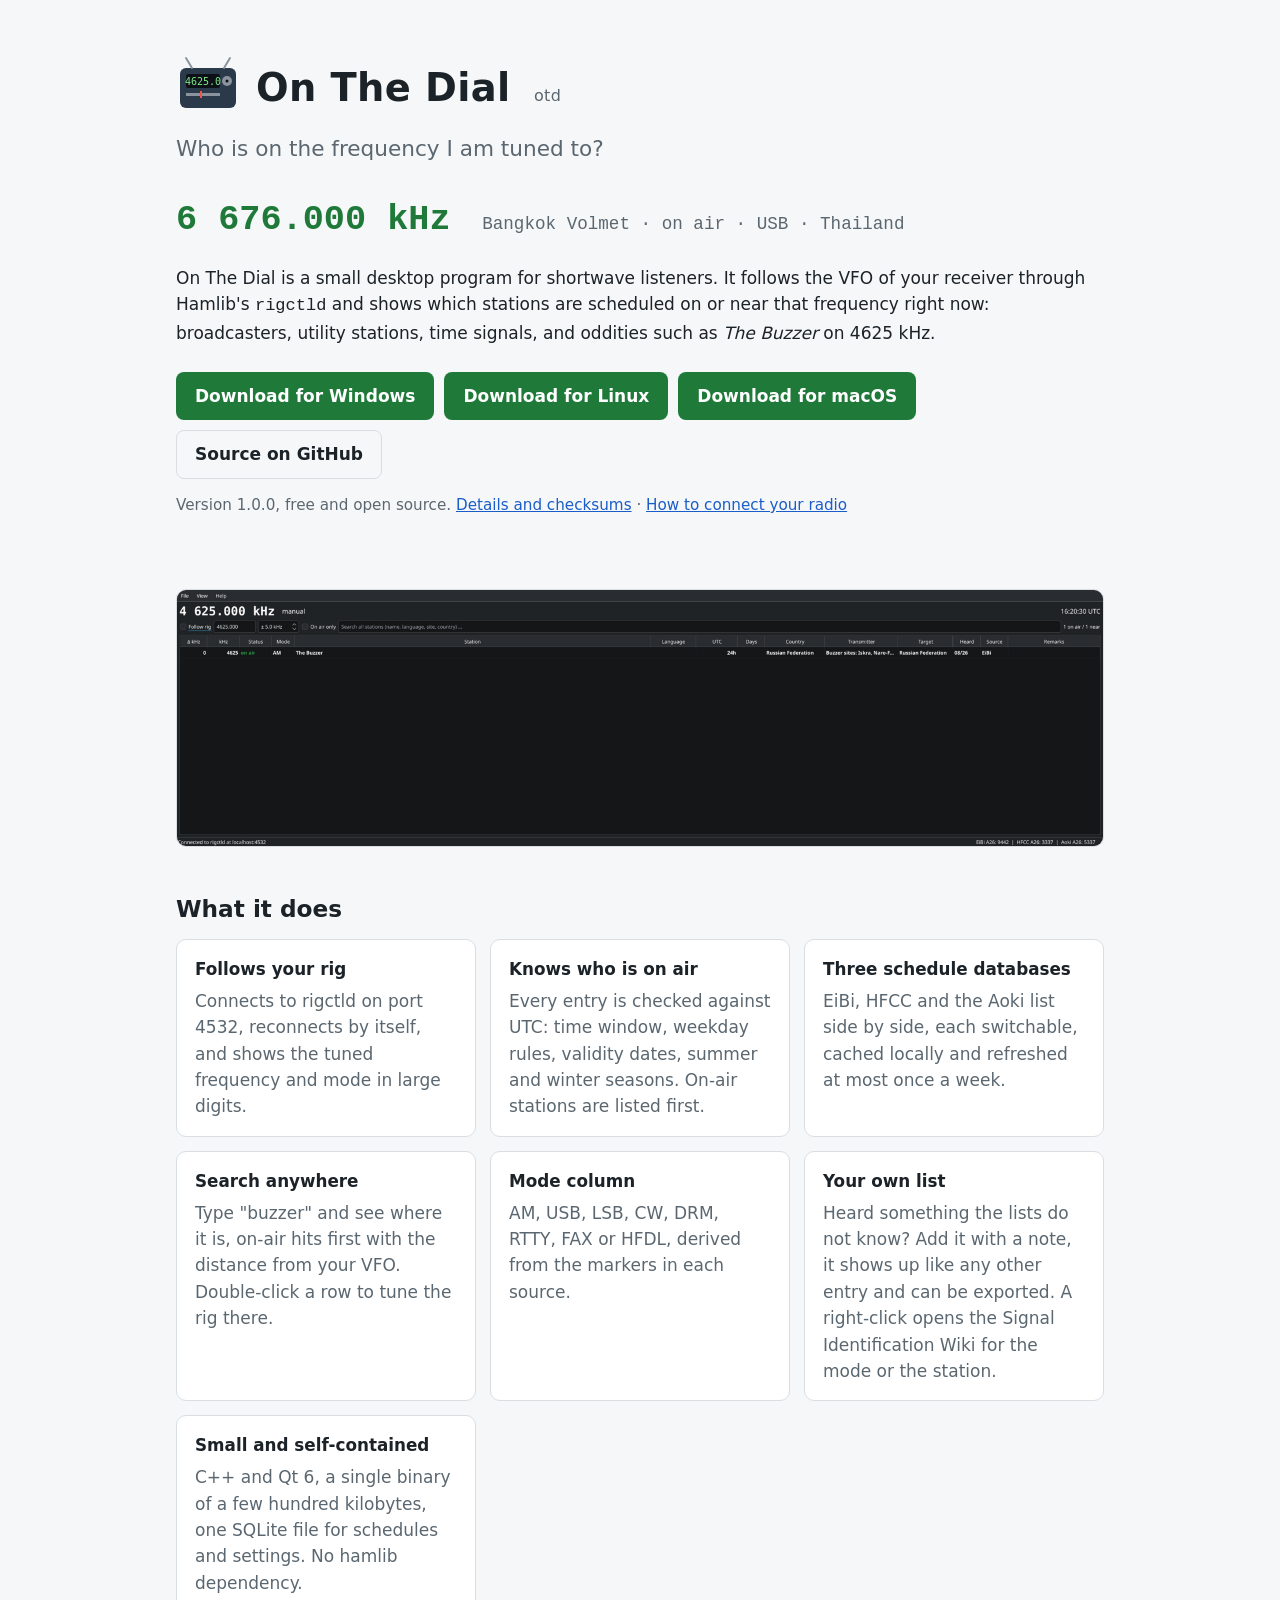
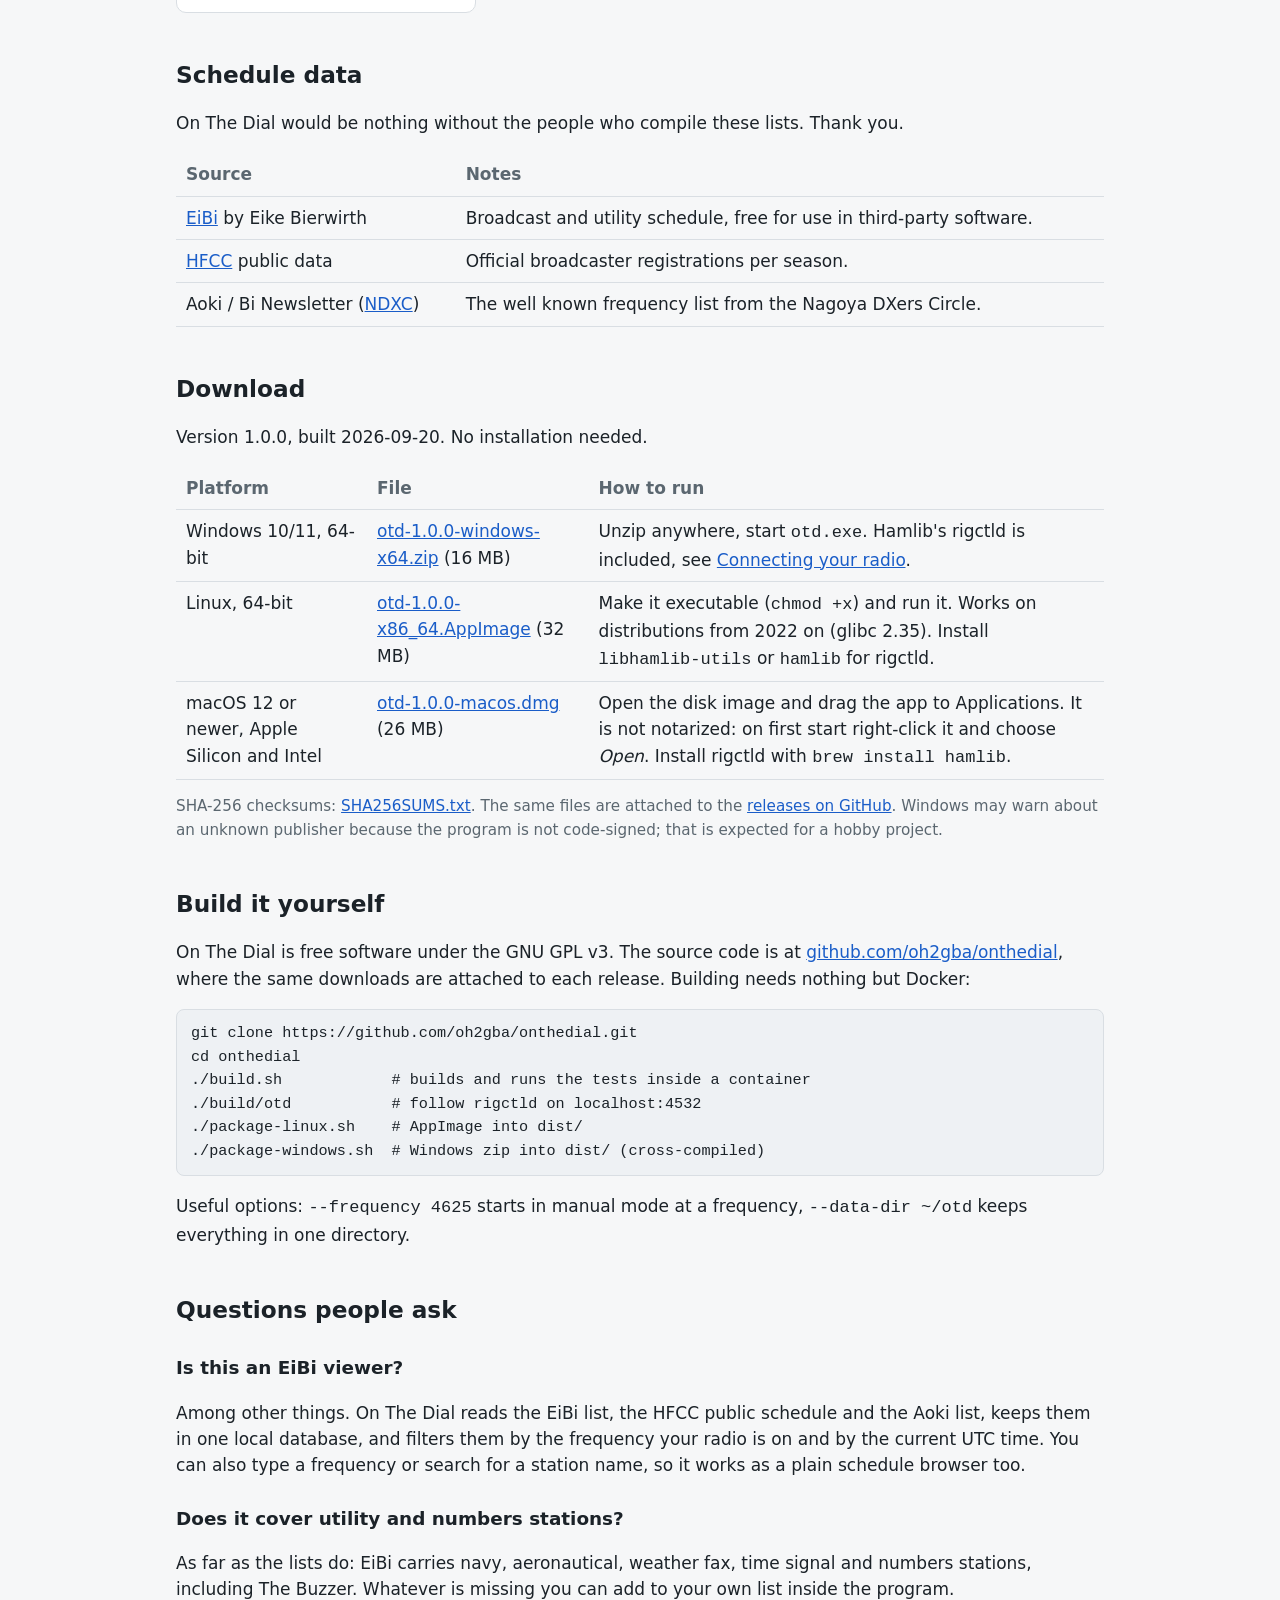
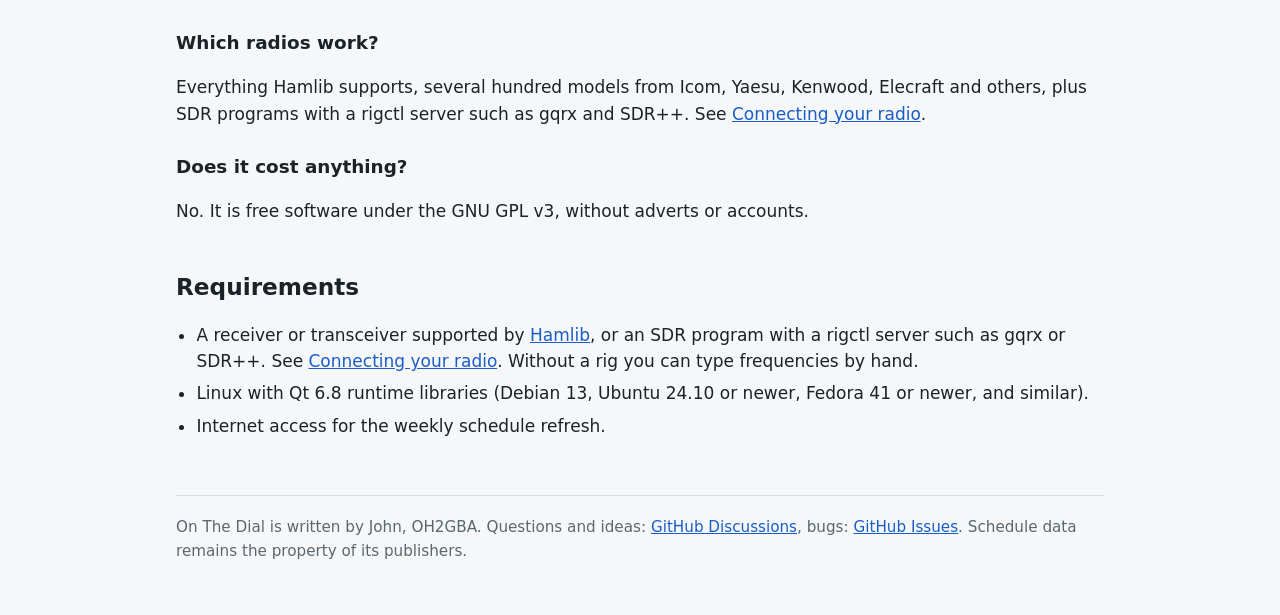
==== commit d5f0a9e0: "Point questions to GitHub instead of an email address" ====
--- a/site/index.html
+++ b/site/index.html
@@ -145,7 +145,9 @@
   </ul>
 
   <footer>
-    On The Dial is written by John, OH2GBA. Contact: <a href="mailto:john@oh2gba.eu">john@oh2gba.eu</a>.
+    On The Dial is written by John, OH2GBA. Questions and ideas:
+    <a href="https://github.com/oh2gba/onthedial/discussions">GitHub Discussions</a>, bugs:
+    <a href="https://github.com/oh2gba/onthedial/issues">GitHub Issues</a>.
     Schedule data remains the property of its publishers.
   </footer>
 </main>
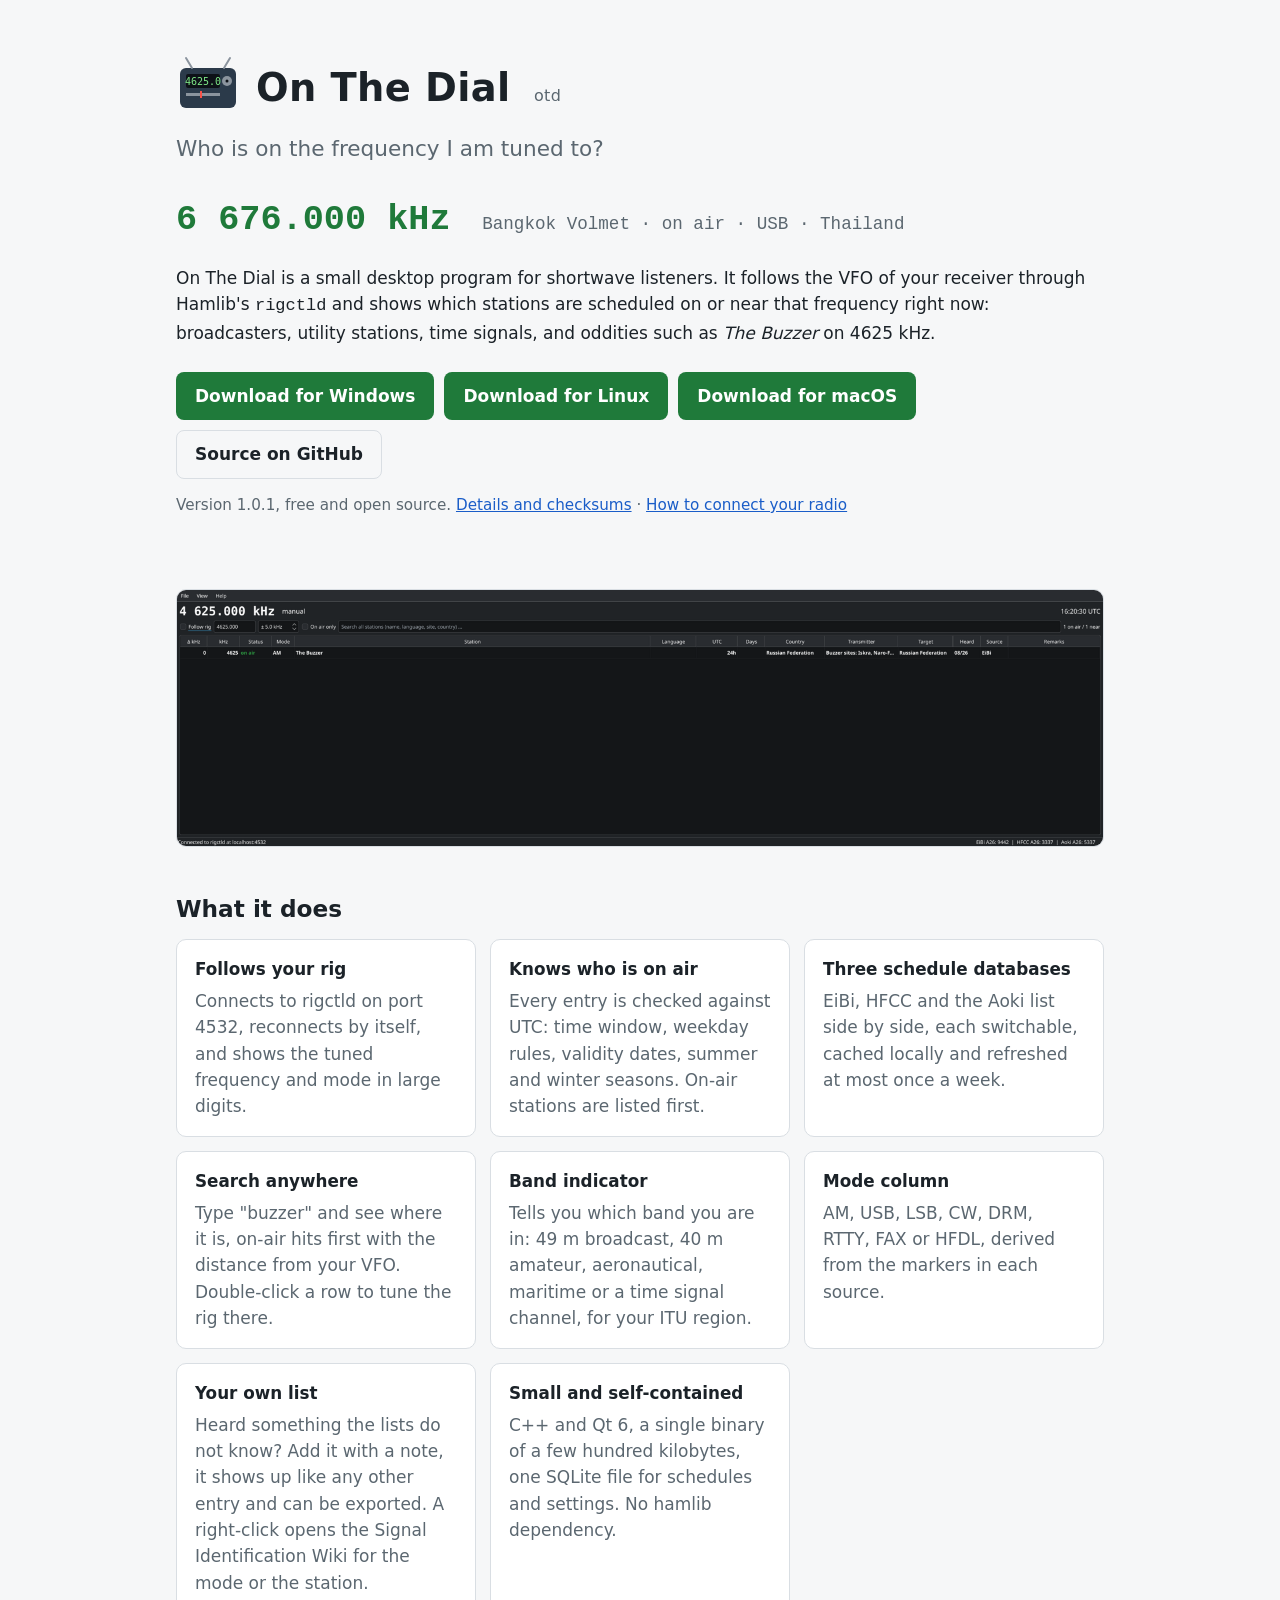
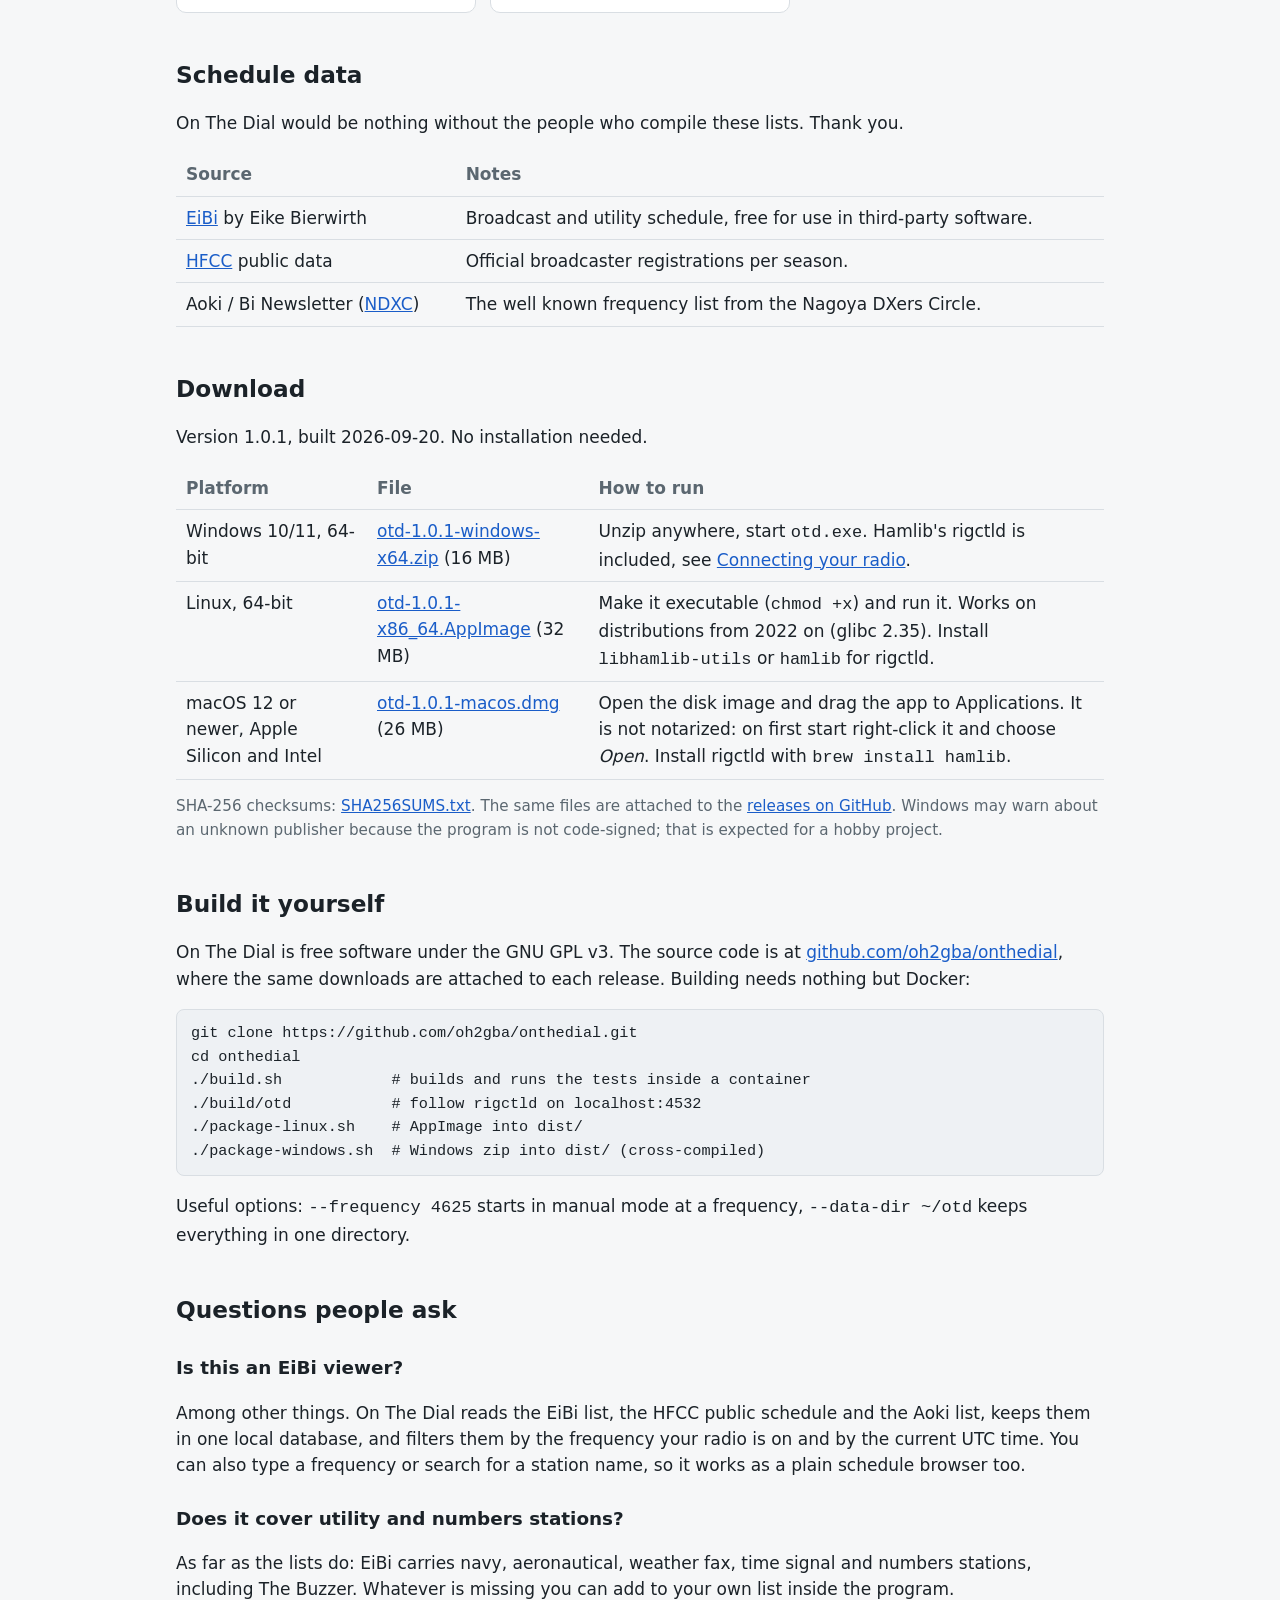
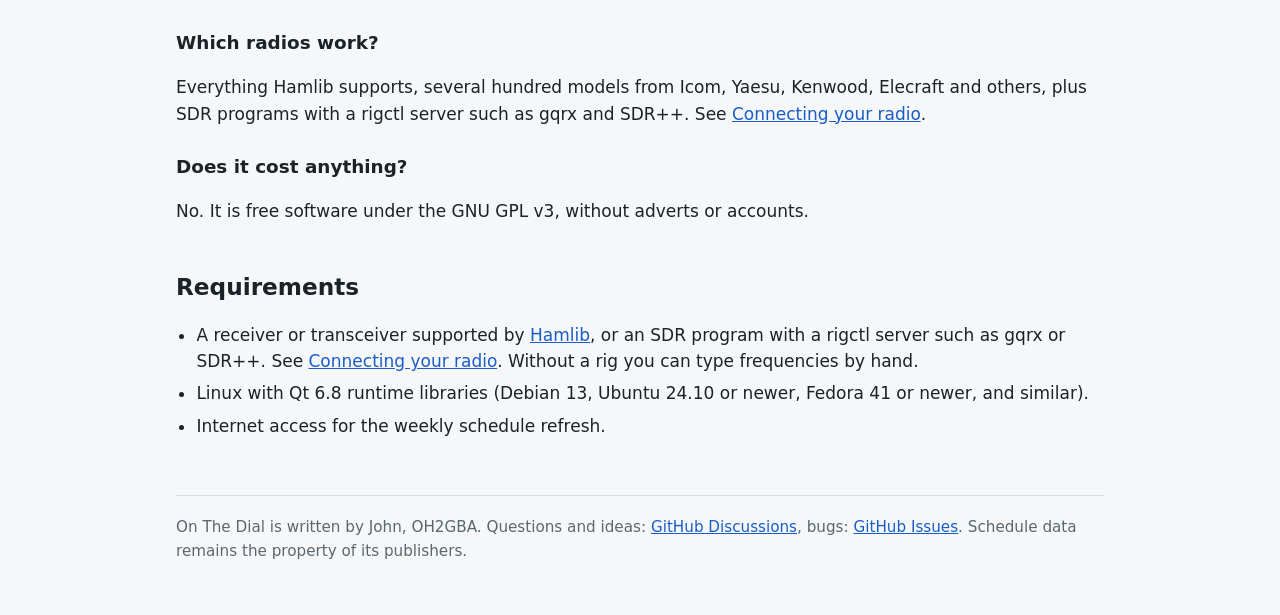
==== commit 102ab03e: "Band plan indicator, Flatpak packaging, version 1.0.1 - Header shows the allocation of the tuned fre" ====
--- a/site/index.html
+++ b/site/index.html
@@ -30,7 +30,7 @@
   "applicationCategory": "UtilitiesApplication",
   "applicationSubCategory": "Amateur radio, shortwave listening",
   "operatingSystem": "Windows 10, Windows 11, Linux, macOS 12+",
-  "softwareVersion": "1.0.0",
+  "softwareVersion": "1.0.1",
   "url": "https://onthedial.oh2gba.eu/",
   "downloadUrl": "https://onthedial.oh2gba.eu/#download",
   "screenshot": "https://onthedial.oh2gba.eu/screenshot.png",
@@ -57,12 +57,12 @@
        that frequency right now: broadcasters, utility stations, time signals, and oddities such as
        <em>The Buzzer</em> on 4625&nbsp;kHz.</p>
     <p class="cta">
-      <a class="button" href="downloads/otd-1.0.0-windows-x64.zip">Download for Windows</a>
-      <a class="button" href="downloads/otd-1.0.0-x86_64.AppImage">Download for Linux</a>
-      <a class="button" href="downloads/otd-1.0.0-macos.dmg">Download for macOS</a>
+      <a class="button" href="downloads/otd-1.0.1-windows-x64.zip">Download for Windows</a>
+      <a class="button" href="downloads/otd-1.0.1-x86_64.AppImage">Download for Linux</a>
+      <a class="button" href="downloads/otd-1.0.1-macos.dmg">Download for macOS</a>
       <a class="button secondary" href="https://github.com/oh2gba/onthedial">Source on GitHub</a>
     </p>
-    <p class="note">Version 1.0.0, free and open source. <a href="#download">Details and checksums</a> ·
+    <p class="note">Version 1.0.1, free and open source. <a href="#download">Details and checksums</a> ·
        <a href="rig.html">How to connect your radio</a></p>
   </header>
 
@@ -75,6 +75,7 @@
     <div class="card"><h3>Knows who is on air</h3><p>Every entry is checked against UTC: time window, weekday rules, validity dates, summer and winter seasons. On-air stations are listed first.</p></div>
     <div class="card"><h3>Three schedule databases</h3><p>EiBi, HFCC and the Aoki list side by side, each switchable, cached locally and refreshed at most once a week.</p></div>
     <div class="card"><h3>Search anywhere</h3><p>Type "buzzer" and see where it is, on-air hits first with the distance from your VFO. Double-click a row to tune the rig there.</p></div>
+    <div class="card"><h3>Band indicator</h3><p>Tells you which band you are in: 49 m broadcast, 40 m amateur, aeronautical, maritime or a time signal channel, for your ITU region.</p></div>
     <div class="card"><h3>Mode column</h3><p>AM, USB, LSB, CW, DRM, RTTY, FAX or HFDL, derived from the markers in each source.</p></div>
     <div class="card"><h3>Your own list</h3><p>Heard something the lists do not know? Add it with a note, it shows up like any other entry and can be exported. A right-click opens the Signal Identification Wiki for the mode or the station.</p></div>
     <div class="card"><h3>Small and self-contained</h3><p>C++ and Qt 6, a single binary of a few hundred kilobytes, one SQLite file for schedules and settings. No hamlib dependency.</p></div>
@@ -90,17 +91,17 @@
   </table>
 
   <h2 id="download">Download</h2>
-  <p>Version 1.0.0, built 2026-09-20. No installation needed.</p>
+  <p>Version 1.0.1, built 2026-09-20. No installation needed.</p>
   <table>
     <tr><th>Platform</th><th>File</th><th>How to run</th></tr>
     <tr><td>Windows 10/11, 64-bit</td>
-        <td><a href="downloads/otd-1.0.0-windows-x64.zip">otd-1.0.0-windows-x64.zip</a> (16 MB)</td>
+        <td><a href="downloads/otd-1.0.1-windows-x64.zip">otd-1.0.1-windows-x64.zip</a> (16 MB)</td>
         <td>Unzip anywhere, start <code>otd.exe</code>. Hamlib's rigctld is included, see <a href="rig.html">Connecting your radio</a>.</td></tr>
     <tr><td>Linux, 64-bit</td>
-        <td><a href="downloads/otd-1.0.0-x86_64.AppImage">otd-1.0.0-x86_64.AppImage</a> (32 MB)</td>
+        <td><a href="downloads/otd-1.0.1-x86_64.AppImage">otd-1.0.1-x86_64.AppImage</a> (32 MB)</td>
         <td>Make it executable (<code>chmod +x</code>) and run it. Works on distributions from 2022 on (glibc 2.35). Install <code>libhamlib-utils</code> or <code>hamlib</code> for rigctld.</td></tr>
     <tr><td>macOS 12 or newer, Apple Silicon and Intel</td>
-        <td><a href="downloads/otd-1.0.0-macos.dmg">otd-1.0.0-macos.dmg</a> (26 MB)</td>
+        <td><a href="downloads/otd-1.0.1-macos.dmg">otd-1.0.1-macos.dmg</a> (26 MB)</td>
         <td>Open the disk image and drag the app to Applications. It is not notarized: on first start right-click it and
             choose <em>Open</em>. Install rigctld with <code>brew install hamlib</code>.</td></tr>
   </table>
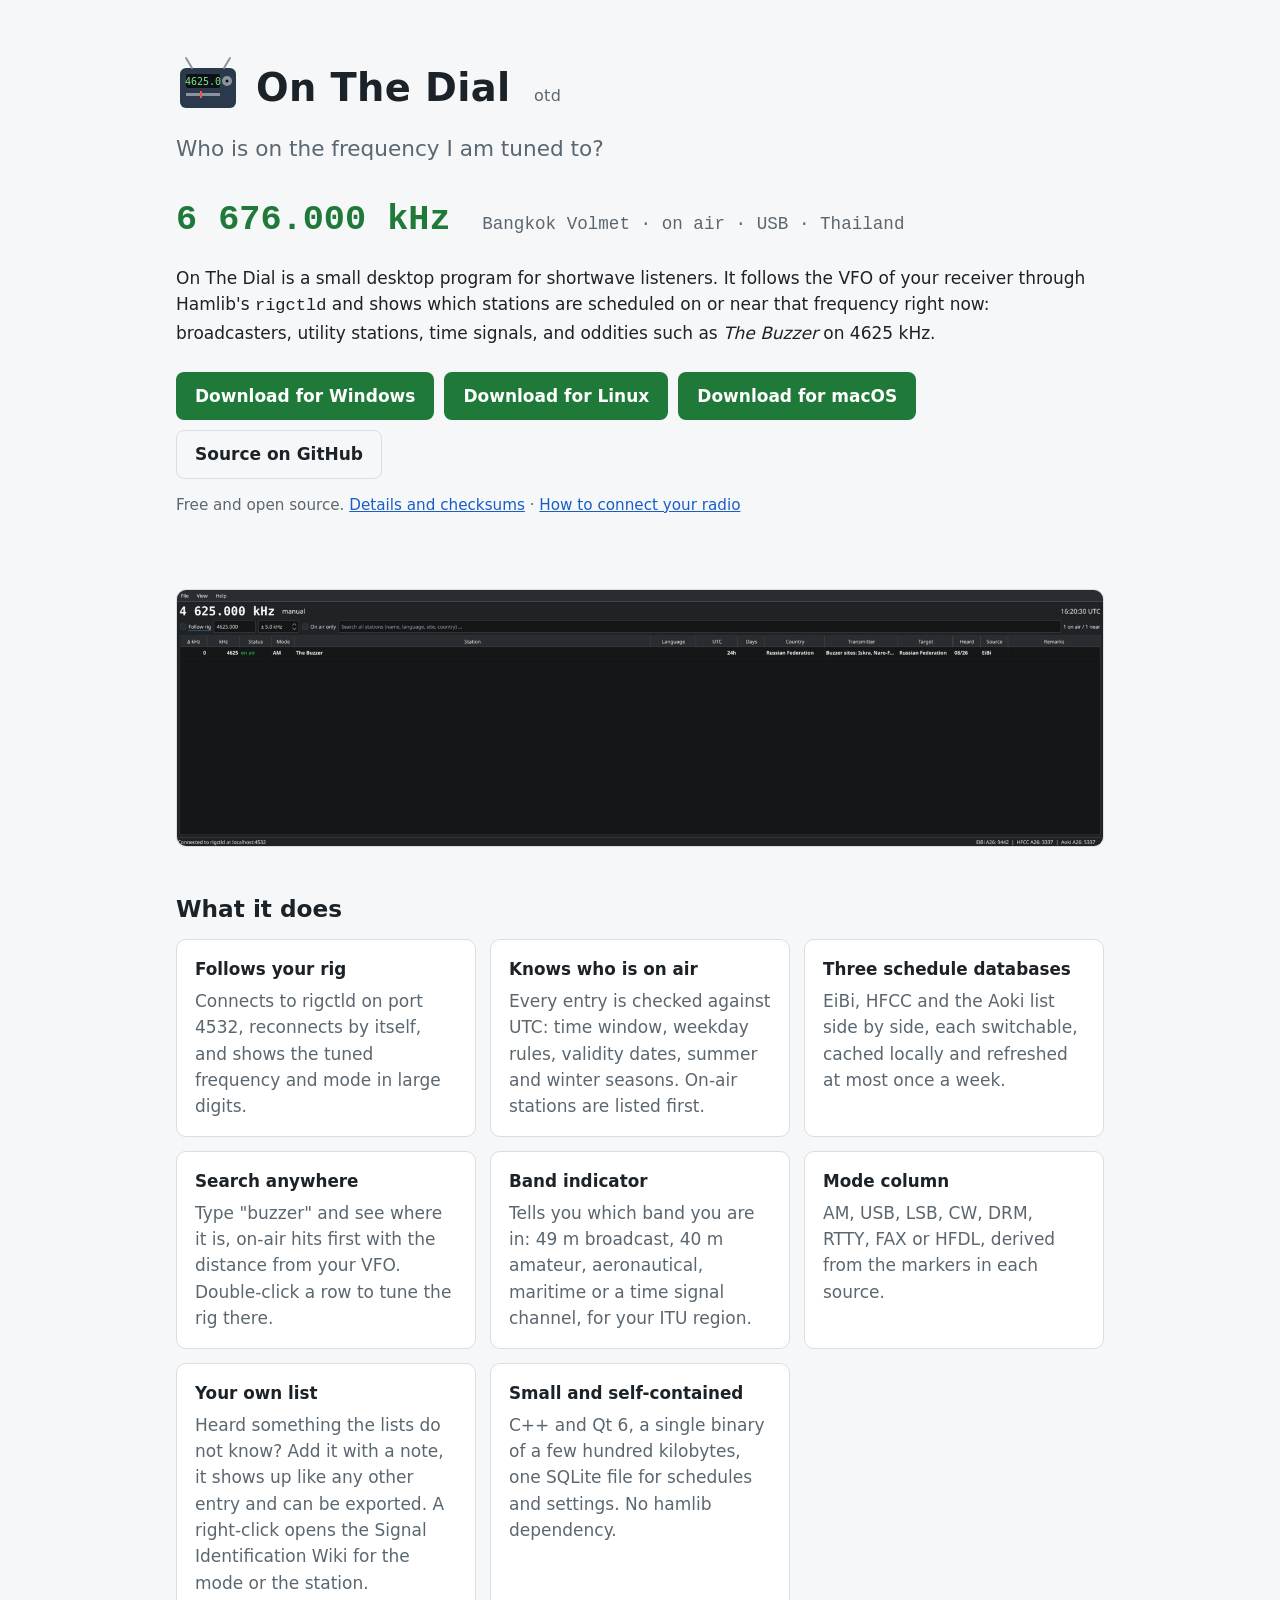
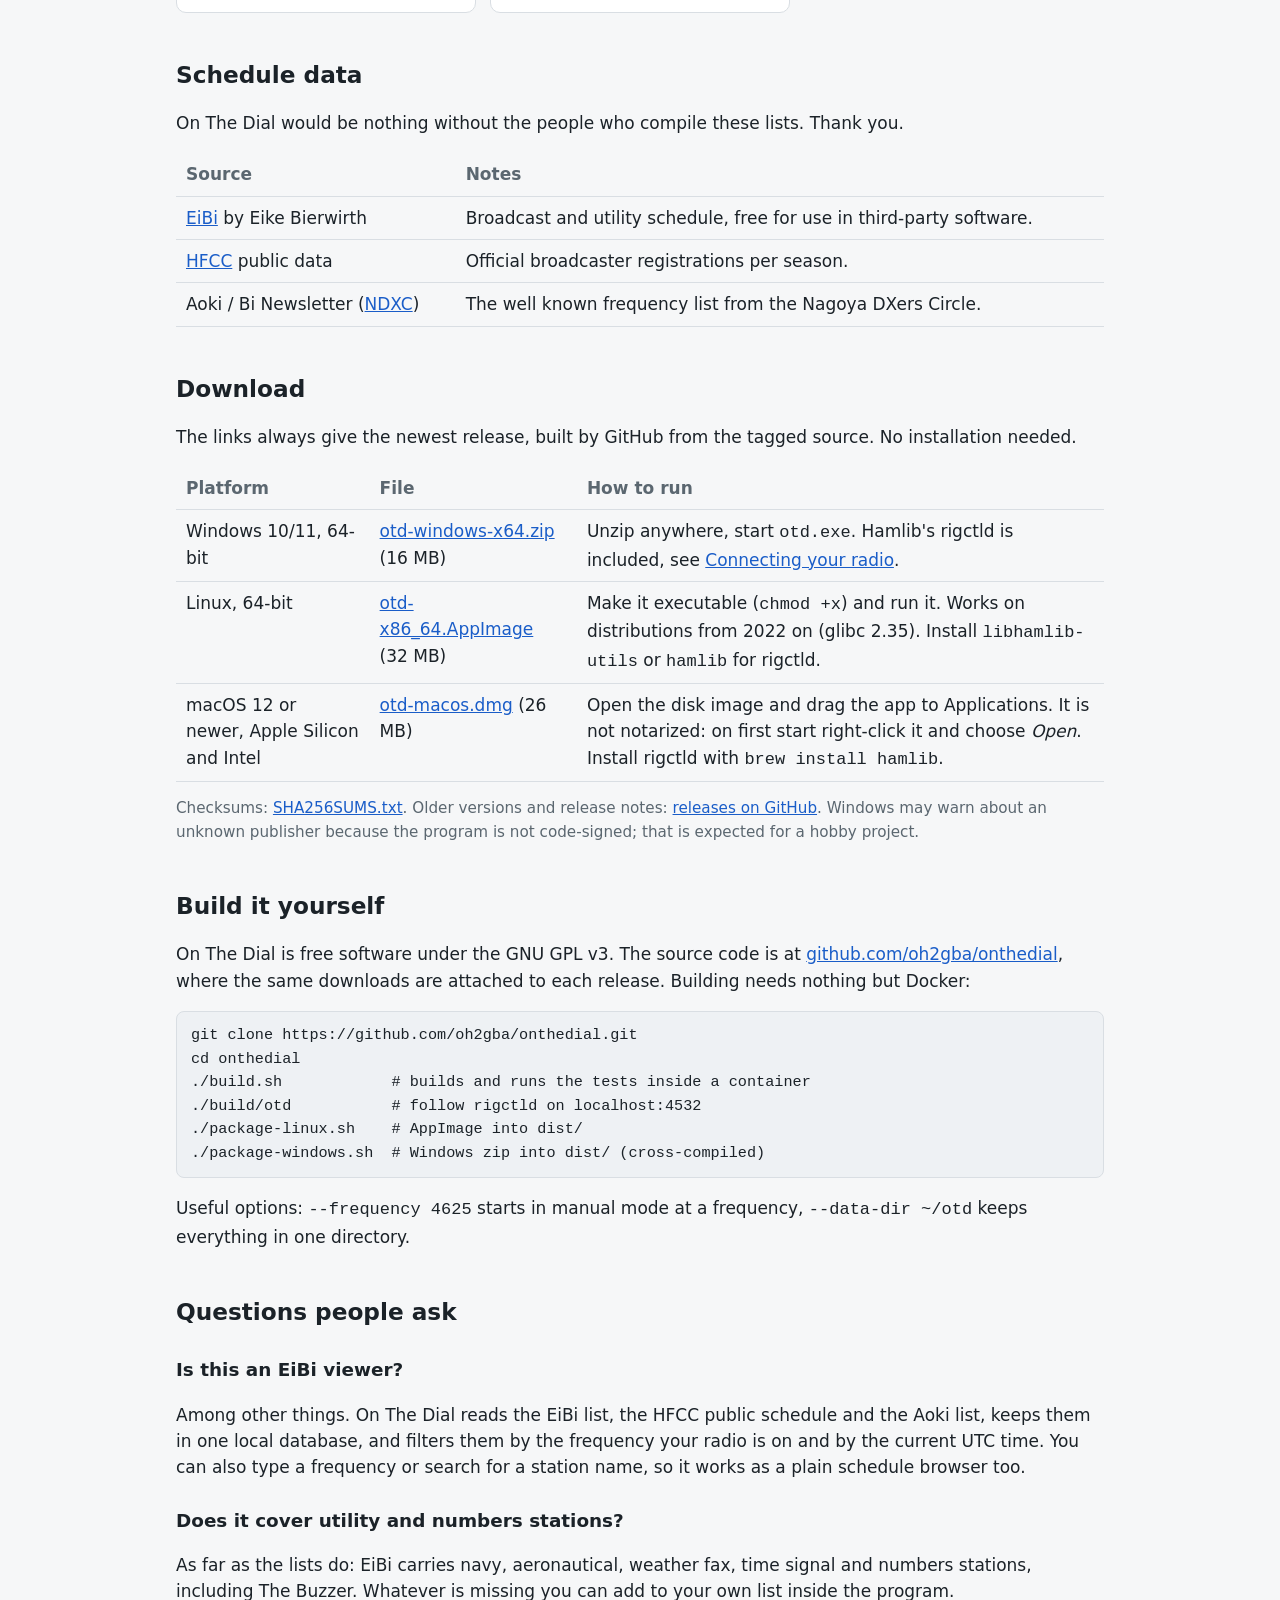
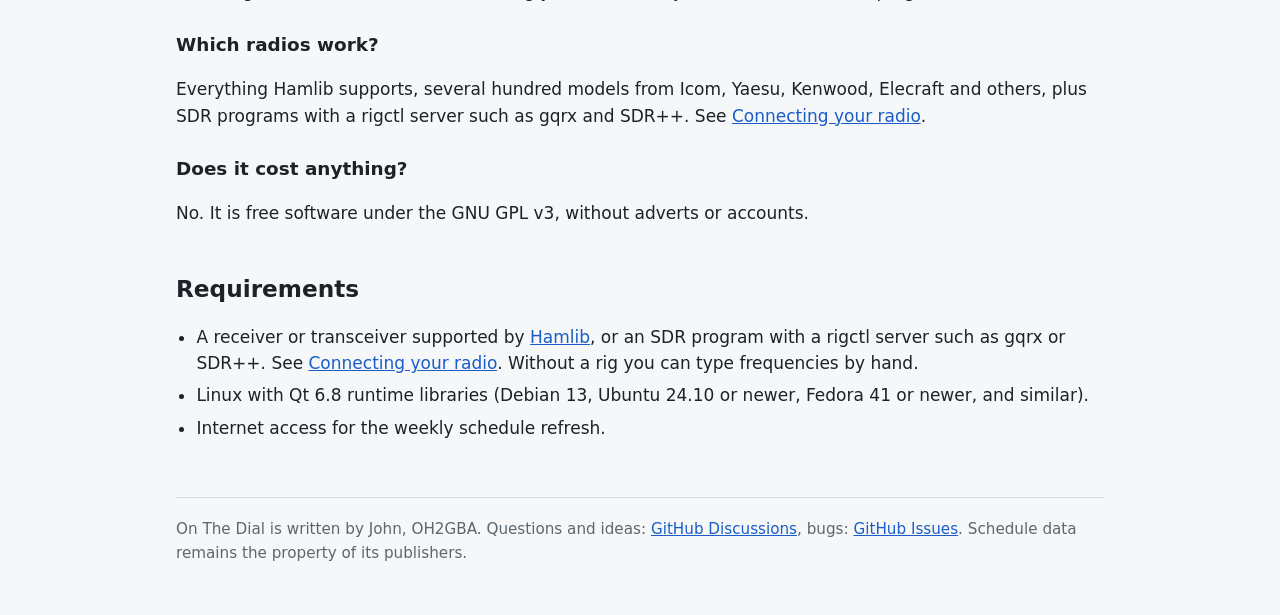
==== commit 0230a8ff: "Downloads come from the GitHub releases" ====
--- a/site/index.html
+++ b/site/index.html
@@ -32,7 +32,7 @@
   "operatingSystem": "Windows 10, Windows 11, Linux, macOS 12+",
   "softwareVersion": "1.0.1",
   "url": "https://onthedial.oh2gba.eu/",
-  "downloadUrl": "https://onthedial.oh2gba.eu/#download",
+  "downloadUrl": "https://github.com/oh2gba/onthedial/releases/latest",
   "screenshot": "https://onthedial.oh2gba.eu/screenshot.png",
   "license": "https://www.gnu.org/licenses/gpl-3.0.html",
   "isAccessibleForFree": true,
@@ -57,12 +57,12 @@
        that frequency right now: broadcasters, utility stations, time signals, and oddities such as
        <em>The Buzzer</em> on 4625&nbsp;kHz.</p>
     <p class="cta">
-      <a class="button" href="downloads/otd-1.0.1-windows-x64.zip">Download for Windows</a>
-      <a class="button" href="downloads/otd-1.0.1-x86_64.AppImage">Download for Linux</a>
-      <a class="button" href="downloads/otd-1.0.1-macos.dmg">Download for macOS</a>
+      <a class="button" href="https://github.com/oh2gba/onthedial/releases/latest/download/otd-windows-x64.zip">Download for Windows</a>
+      <a class="button" href="https://github.com/oh2gba/onthedial/releases/latest/download/otd-x86_64.AppImage">Download for Linux</a>
+      <a class="button" href="https://github.com/oh2gba/onthedial/releases/latest/download/otd-macos.dmg">Download for macOS</a>
       <a class="button secondary" href="https://github.com/oh2gba/onthedial">Source on GitHub</a>
     </p>
-    <p class="note">Version 1.0.1, free and open source. <a href="#download">Details and checksums</a> ·
+    <p class="note">Free and open source. <a href="#download">Details and checksums</a> ·
        <a href="rig.html">How to connect your radio</a></p>
   </header>
 
@@ -91,21 +91,21 @@
   </table>
 
   <h2 id="download">Download</h2>
-  <p>Version 1.0.1, built 2026-09-20. No installation needed.</p>
+  <p>The links always give the newest release, built by GitHub from the tagged source. No installation needed.</p>
   <table>
     <tr><th>Platform</th><th>File</th><th>How to run</th></tr>
     <tr><td>Windows 10/11, 64-bit</td>
-        <td><a href="downloads/otd-1.0.1-windows-x64.zip">otd-1.0.1-windows-x64.zip</a> (16 MB)</td>
+        <td><a href="https://github.com/oh2gba/onthedial/releases/latest/download/otd-windows-x64.zip">otd-windows-x64.zip</a> (16 MB)</td>
         <td>Unzip anywhere, start <code>otd.exe</code>. Hamlib's rigctld is included, see <a href="rig.html">Connecting your radio</a>.</td></tr>
     <tr><td>Linux, 64-bit</td>
-        <td><a href="downloads/otd-1.0.1-x86_64.AppImage">otd-1.0.1-x86_64.AppImage</a> (32 MB)</td>
+        <td><a href="https://github.com/oh2gba/onthedial/releases/latest/download/otd-x86_64.AppImage">otd-x86_64.AppImage</a> (32 MB)</td>
         <td>Make it executable (<code>chmod +x</code>) and run it. Works on distributions from 2022 on (glibc 2.35). Install <code>libhamlib-utils</code> or <code>hamlib</code> for rigctld.</td></tr>
     <tr><td>macOS 12 or newer, Apple Silicon and Intel</td>
-        <td><a href="downloads/otd-1.0.1-macos.dmg">otd-1.0.1-macos.dmg</a> (26 MB)</td>
+        <td><a href="https://github.com/oh2gba/onthedial/releases/latest/download/otd-macos.dmg">otd-macos.dmg</a> (26 MB)</td>
         <td>Open the disk image and drag the app to Applications. It is not notarized: on first start right-click it and
             choose <em>Open</em>. Install rigctld with <code>brew install hamlib</code>.</td></tr>
   </table>
-  <p class="note">SHA-256 checksums: <a href="downloads/SHA256SUMS.txt">SHA256SUMS.txt</a>. The same files are attached to the
+  <p class="note">Checksums: <a href="https://github.com/oh2gba/onthedial/releases/latest/download/SHA256SUMS.txt">SHA256SUMS.txt</a>. Older versions and release notes:
      <a href="https://github.com/oh2gba/onthedial/releases">releases on GitHub</a>. Windows may warn about an unknown
      publisher because the program is not code-signed; that is expected for a hobby project.</p>
 
